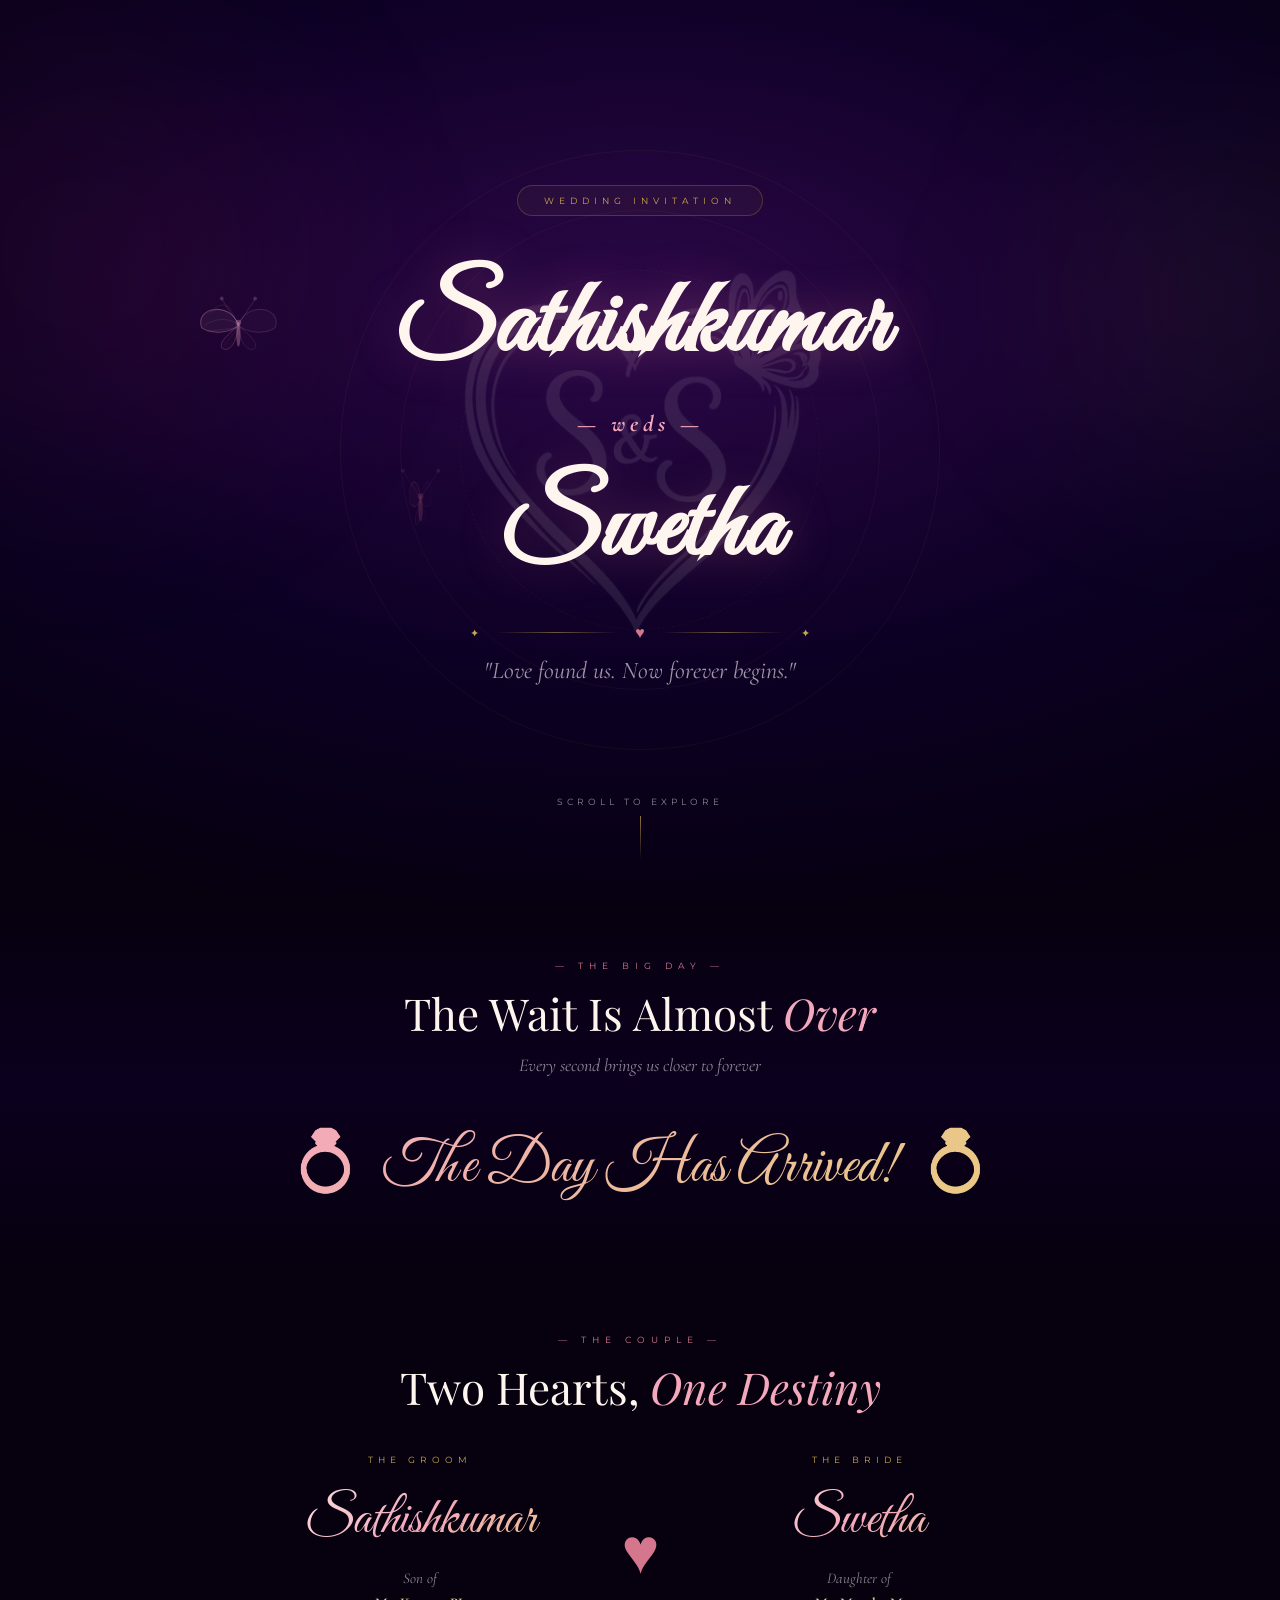
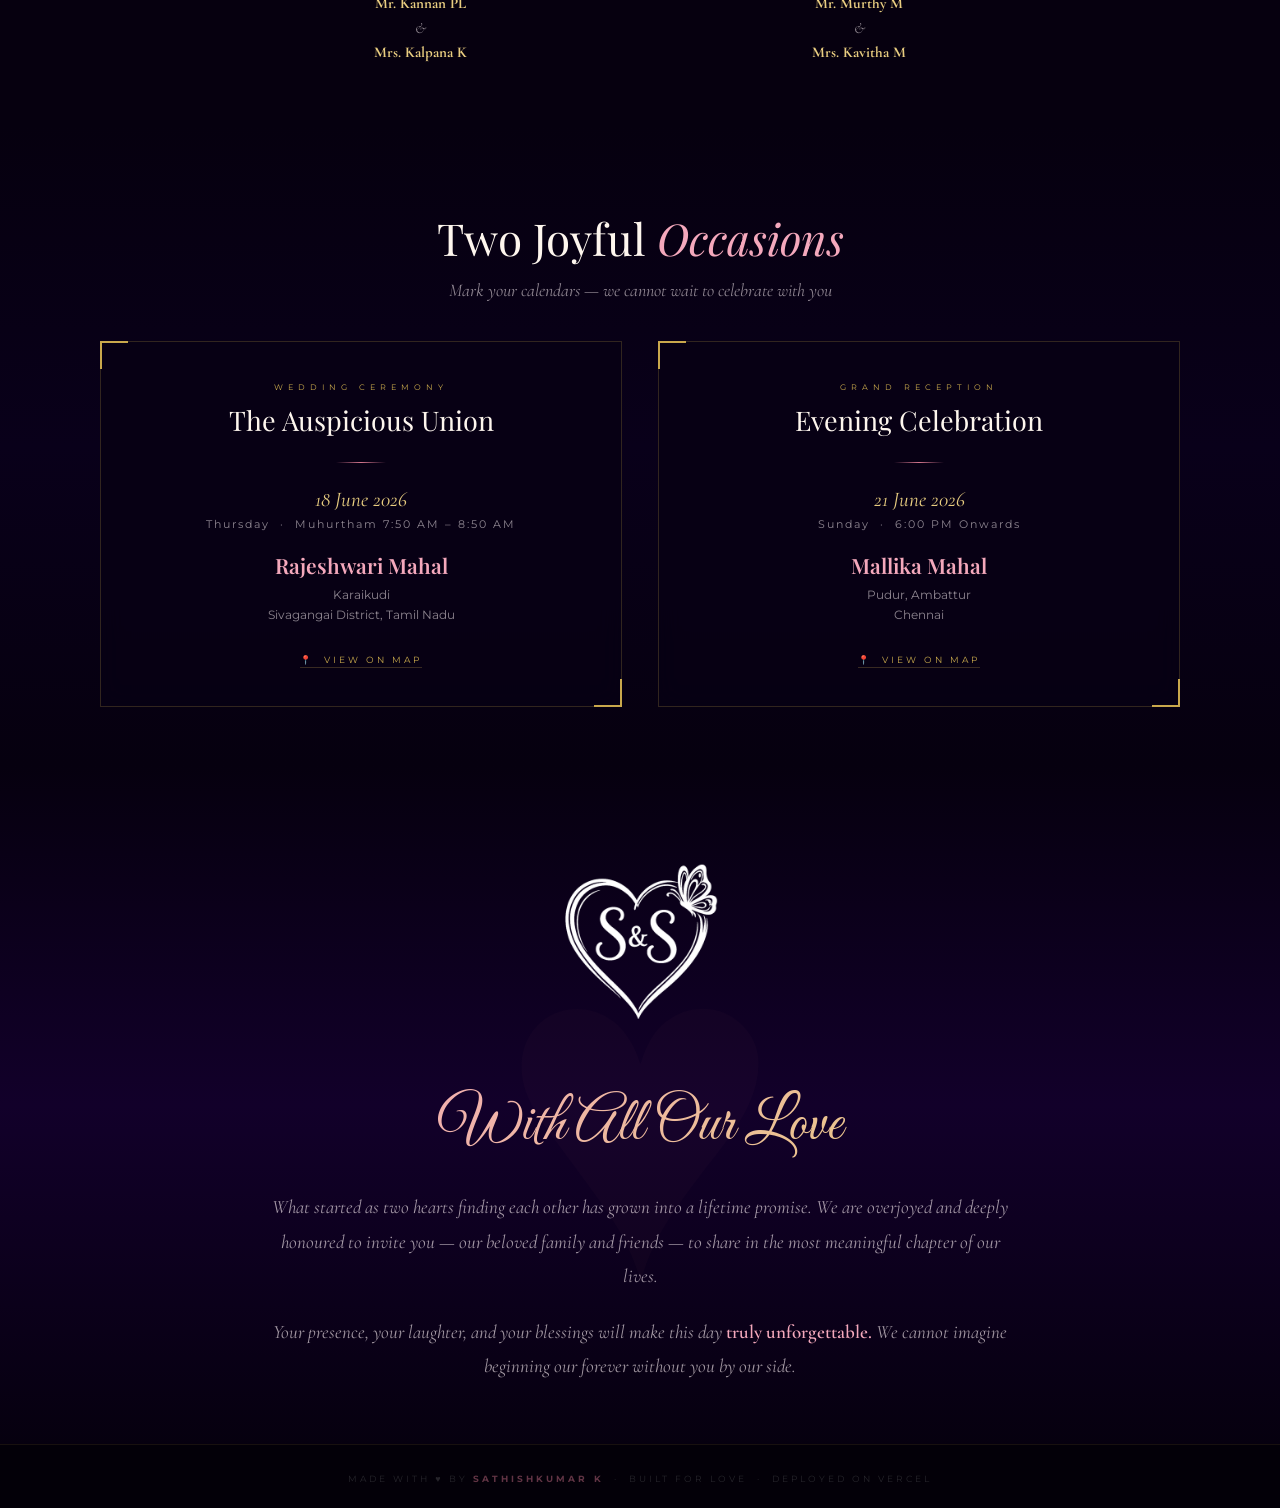
==== invitation.html @ 47d830bb "first release" ====
<!DOCTYPE html>
<html lang="en">
<head>
  <meta charset="UTF-8" />
  <meta name="viewport" content="width=device-width, initial-scale=1.0" />
  <title>Sathishkumar K &amp; Swetha M — Wedding Invitation</title>
  <meta name="description" content="Join us to celebrate the wedding of Sathishkumar K &amp; Swetha M — 18 June 2026 at Karaikudi · Reception 21 June at Chennai" />
  <link rel="icon" href="data:image/svg+xml,<svg xmlns=%22http://www.w3.org/2000/svg%22 viewBox=%220 0 100 100%22><text y=%22.9em%22 font-size=%2290%22>💍</text></svg>" />
  <link rel="stylesheet" href="styles.css" />

  <style>
    /* ════════════════════════════════════════════
       PER-SECTION SCROLL ANIMATION SYSTEM
    ════════════════════════════════════════════ */

    /* All animated elements start invisible + paused */
    .sa-glide, .sa-left, .sa-right,
    .sa-drop,  .sa-flip, .sa-bloom {
      opacity: 0;
      animation-fill-mode: both;
      animation-play-state: paused;
      animation-delay: var(--d, 0s);
    }

    /* ── When IntersectionObserver adds .triggered ── */
    .triggered.sa-glide {
      animation-name: ia-glide;
      animation-duration: 0.72s;
      animation-timing-function: cubic-bezier(0.25, 0.46, 0.45, 0.94);
      animation-play-state: running;
    }
    .triggered.sa-left {
      animation-name: ia-left;
      animation-duration: 0.88s;
      animation-timing-function: cubic-bezier(0.25, 0.46, 0.45, 0.94);
      animation-play-state: running;
    }
    .triggered.sa-right {
      animation-name: ia-right;
      animation-duration: 0.88s;
      animation-timing-function: cubic-bezier(0.25, 0.46, 0.45, 0.94);
      animation-play-state: running;
    }
    .triggered.sa-drop {
      animation-name: ia-drop;
      animation-duration: 0.88s;
      animation-timing-function: cubic-bezier(0.175, 0.885, 0.32, 1.275);
      animation-play-state: running;
    }
    .triggered.sa-flip {
      animation-name: ia-flip;
      animation-duration: 0.92s;
      animation-timing-function: cubic-bezier(0.25, 0.46, 0.45, 0.94);
      animation-play-state: running;
    }
    .triggered.sa-bloom {
      animation-name: ia-bloom;
      animation-duration: 0.92s;
      animation-timing-function: cubic-bezier(0.175, 0.885, 0.32, 1.275);
      animation-play-state: running;
    }

    /* ── Keyframes ── */

    /* Glide up + blur dissolve — section labels, titles, body */
    @keyframes ia-glide {
      0%   { opacity:0; transform:translateY(44px); filter:blur(7px); }
      100% { opacity:1; transform:translateY(0);    filter:blur(0);   }
    }

    /* Slide from left with tilt + slight overshoot */
    @keyframes ia-left {
      0%   { opacity:0; transform:translateX(-80px) rotate(-5deg) scale(0.93); }
      60%  { opacity:1; transform:translateX(7px)   rotate(1deg)  scale(1.01); }
      80%  {            transform:translateX(-3px)  rotate(0)     scale(1);    }
      100% { opacity:1; transform:translateX(0)     rotate(0)     scale(1);    }
    }

    /* Slide from right with tilt + slight overshoot */
    @keyframes ia-right {
      0%   { opacity:0; transform:translateX(80px)  rotate(5deg)  scale(0.93); }
      60%  { opacity:1; transform:translateX(-7px)  rotate(-1deg) scale(1.01); }
      80%  {            transform:translateX(3px)   rotate(0)     scale(1);    }
      100% { opacity:1; transform:translateX(0)     rotate(0)     scale(1);    }
    }

    /* Drop from top with physics bounce */
    @keyframes ia-drop {
      0%   { opacity:0; transform:translateY(-80px) scale(0.68); }
      52%  { opacity:1; transform:translateY(13px)  scale(1.07); }
      72%  {            transform:translateY(-6px)  scale(0.97); }
      88%  {            transform:translateY(3px)   scale(1.01); }
      100% { opacity:1; transform:translateY(0)     scale(1);    }
    }

    /* 3-D perspective flip up from below */
    @keyframes ia-flip {
      0%   { opacity:0; transform:perspective(620px) rotateX(72deg) translateY(58px) scale(0.88); }
      62%  { opacity:1; transform:perspective(620px) rotateX(-5deg) translateY(0)    scale(1.01); }
      82%  {            transform:perspective(620px) rotateX(2deg)  translateY(0)    scale(1);    }
      100% { opacity:1; transform:perspective(620px) rotateX(0)     translateY(0)    scale(1);    }
    }

    /* Bloom / burst from centre */
    @keyframes ia-bloom {
      0%   { opacity:0; transform:scale(0.12) rotate(-24deg); }
      52%  { opacity:1; transform:scale(1.14) rotate(4deg);   }
      74%  {            transform:scale(0.96) rotate(-1deg);  }
      100% { opacity:1; transform:scale(1)    rotate(0);      }
    }

    /* ─── Continuous letter wave (hero names) ─── */
    @keyframes letterWave {
      0%, 100% {
        transform: translateY(0);
        text-shadow: none;
      }
      50% {
        transform: translateY(-9px);
        text-shadow:
          0 0 14px rgba(232, 204, 128, 0.95),
          0 0 30px rgba(212, 116, 141, 0.55),
          0 0 50px rgba(232, 204, 128, 0.30);
      }
    }

    /* Timer count-up number fly-in */
    @keyframes ia-count-fly {
      from { opacity:0; transform:translateY(-30px) scale(0.7); }
      to   { opacity:1; transform:translateY(0)     scale(1);   }
    }

    /* Section glow pulse on enter (applied once) */
    @keyframes ia-section-glow {
      0%   { box-shadow:0 0 0 0 rgba(212,116,141,0); }
      40%  { box-shadow:0 0 60px 8px rgba(212,116,141,0.14),
                        0 0 100px 16px rgba(201,168,76,0.07); }
      100% { box-shadow:0 0 0 0 rgba(212,116,141,0); }
    }
    .section-glow {
      animation: ia-section-glow 1.6s ease forwards;
    }
  </style>
</head>
<body>

  <!-- Starfield — FIX: uses .star-field class so .star-field .s CSS applies correctly -->
  <div class="star-field" id="star-field"></div>

  <!-- Canvas hearts -->
  <canvas id="canvas"></canvas>

  <!-- ══════════════════ HERO ══════════════════ -->
  <section class="hero" id="top" aria-label="Hero">

    <!-- Rotating ring ornament -->
    <div class="hero-ring" aria-hidden="true">
      <div class="ring r1"></div>
      <div class="ring r2"></div>
      <div class="ring r3"></div>
    </div>

    <!-- Ambient blobs -->
    <div class="hero-blob hero-blob-l" aria-hidden="true"></div>
    <div class="hero-blob hero-blob-r" aria-hidden="true"></div>

    <!-- S&S logo watermark behind hero content -->
    <img src="logo.png" class="hero-logo-bg" aria-hidden="true" />

    <div class="hero-content">

      <div class="hero-pill" aria-label="Wedding Invitation">
        Wedding Invitation
      </div>

      <!-- ─── NAMES — separate .hname spans, each with own line-height/padding ─── -->
      <h1 class="hero-couple" aria-label="Sathishkumar K weds Swetha M">
        <span class="hname">Sathishkumar</span>
        <span class="hname-and">— weds —</span>
        <span class="hname">Swetha</span>
      </h1>

      <div class="ornate-rule hero-rule" aria-hidden="true">
        <span class="rule-diamond">✦</span>
        <span class="rule-line"></span>
        <span class="rule-icon">♥</span>
        <span class="rule-line"></span>
        <span class="rule-diamond">✦</span>
      </div>

      <p class="hero-tagline">
        "Love found us. Now forever begins."
      </p>

    </div>

    <div class="scroll-hint" aria-hidden="true">
      <span class="sh-text">Scroll to explore</span>
      <div class="scroll-line"></div>
    </div>

  </section>

  <!-- ════════════════ COUNTDOWN ════════════════ -->
  <section class="section countdown-section" aria-label="Countdown to wedding day">
    <div class="section-inner">

      <header class="section-header">
        <span class="s-label sa-glide">— The Big Day —</span>
        <h2 class="s-title sa-glide" data-delay="0.13">The Wait Is Almost <em>Over</em></h2>
        <p class="s-sub sa-glide" data-delay="0.26">Every second brings us closer to forever</p>
      </header>

      <div class="timer-grid" id="timer-container">
        <div class="timer-unit sa-drop" data-delay="0.05">
          <div class="timer-box">
            <span class="timer-number" id="t-days">--</span>
          </div>
          <span class="timer-label">Days</span>
        </div>

        <span class="timer-sep" aria-hidden="true">:</span>

        <div class="timer-unit sa-drop" data-delay="0.22">
          <div class="timer-box">
            <span class="timer-number" id="t-hours">--</span>
          </div>
          <span class="timer-label">Hours</span>
        </div>

        <span class="timer-sep" aria-hidden="true">:</span>

        <div class="timer-unit sa-drop" data-delay="0.38">
          <div class="timer-box">
            <span class="timer-number" id="t-mins">--</span>
          </div>
          <span class="timer-label">Minutes</span>
        </div>

        <span class="timer-sep" aria-hidden="true">:</span>

        <div class="timer-unit sa-drop" data-delay="0.54">
          <div class="timer-box">
            <span class="timer-number" id="t-secs">--</span>
          </div>
          <span class="timer-label">Seconds</span>
        </div>
      </div>

    </div>
  </section>

  <!-- ════════════════ FAMILY INTRO ═════════════ -->
  <section class="section family-section" aria-label="Groom and bride introduction">
    <div class="section-inner">

      <header class="section-header">
        <span class="s-label sa-glide">— The Couple —</span>
        <h2 class="s-title sa-glide" data-delay="0.13">Two Hearts, <em>One Destiny</em></h2>
      </header>

      <div class="family-grid">

        <div class="family-card sa-left">
          <p class="family-role">The Groom</p>
          <span class="family-name">Sathishkumar</span>
          <p class="family-detail">
            Son of<br>
            <strong style="color:var(--gold-light);font-style:normal;">Mr. Kannan PL</strong>
            <br>&amp;<br>
            <strong style="color:var(--gold-light);font-style:normal;">Mrs. Kalpana K</strong>
          </p>
        </div>

        <span class="family-sep sa-bloom" data-delay="0.22" aria-hidden="true">♥</span>

        <div class="family-card sa-right" data-delay="0.1">
          <p class="family-role">The Bride</p>
          <span class="family-name">Swetha</span>
          <p class="family-detail">
            Daughter of<br>
            <strong style="color:var(--gold-light);font-style:normal;">Mr. Murthy M</strong>
            <br>&amp;<br>
            <strong style="color:var(--gold-light);font-style:normal;">Mrs. Kavitha M</strong>
          </p>
        </div>

      </div>

    </div>
  </section>

  <!-- ════════════════ EVENTS ════════════════════ -->
  <section class="section events-section" aria-label="Event details">
    <div class="section-inner">

      <header class="section-header">
        <span class="s-label sa-glide">— The Celebrations —</span>
        <h2 class="s-title sa-glide" data-delay="0.13">Two Joyful <em>Occasions</em></h2>
        <p class="s-sub sa-glide" data-delay="0.26">Mark your calendars — we cannot wait to celebrate with you</p>
      </header>

      <div class="events-grid">

        <!-- Wedding Ceremony -->
        <article class="event-card sa-flip">
          <p class="event-label">Wedding Ceremony</p>
          <h3 class="event-title">The Auspicious Union</h3>
          <div class="event-rule"></div>

          <p class="event-date">18 June 2026</p>
          <p class="event-day">Thursday &nbsp;·&nbsp; Muhurtham 7:50 AM – 8:50 AM</p>

          <p class="event-venue">Rajeshwari Mahal</p>
          <p class="event-addr">
            Karaikudi<br>
            Sivagangai District, Tamil Nadu
          </p>

          <a
            href="https://www.google.com/maps/search/Rajeshwari+Mahal+Karaikudi"
            target="_blank"
            rel="noopener noreferrer"
            class="event-map"
          >📍 &nbsp;View on Map</a>
        </article>

        <!-- Grand Reception -->
        <article class="event-card sa-flip" data-delay="0.28">
          <p class="event-label">Grand Reception</p>
          <h3 class="event-title">Evening Celebration</h3>
          <div class="event-rule"></div>

          <p class="event-date">21 June 2026</p>
          <p class="event-day">Sunday &nbsp;·&nbsp; 6:00 PM Onwards</p>

          <p class="event-venue">Mallika Mahal</p>
          <p class="event-addr">
            Pudur, Ambattur<br>
            Chennai
          </p>

          <a
            href="https://www.google.com/maps/search/Mallika+Mahal+Pudur+Ambattur+Chennai"
            target="_blank"
            rel="noopener noreferrer"
            class="event-map"
          >📍 &nbsp;View on Map</a>
        </article>

      </div>

    </div>
  </section>

  <!-- ════════════════ MESSAGE ════════════════════ -->
  <section class="section message-section" aria-label="Personal message from the couple">
    <div class="section-inner">
      <div class="message-inner">

        <!-- Real S&S logo PNG — dark green removed, white content on transparent -->
        <figure class="ss-logo-wrap sa-bloom" role="img" aria-label="S and S monogram logo">
          <img src="logo.png" class="ss-logo-img" alt="Sathishkumar &amp; Swetha monogram" />
        </figure>

        <span class="message-heading sa-glide" data-delay="0.22">With All Our Love</span>

        <p class="message-body sa-glide" data-delay="0.40">
          What started as two hearts finding each other has grown into a lifetime promise.
          We are overjoyed and deeply honoured to invite you — our beloved family and friends —
          to share in the most meaningful chapter of our lives.
        </p>

        <p class="message-body sa-glide" data-delay="0.58">
          Your presence, your laughter, and your blessings will make this day
          <strong>truly unforgettable.</strong>
          We cannot imagine beginning our forever without you by our side.
        </p>


      </div>
    </div>
  </section>

  <!-- ════════════════ FOOTER ════════════════════ -->
  <footer>
    <p class="footer-credit">
      Made with ♥ by <strong>Sathishkumar K</strong> &nbsp;·&nbsp; Built for Love &nbsp;·&nbsp; Deployed on Vercel
    </p>
  </footer>

  <script src="script.js"></script>
  <script>
    document.addEventListener('DOMContentLoaded', function () {
      initStars('star-field', 140);
      initParticles('canvas', 20);
      initAnimations();
      initCountdown();
      initCountUpReveal();
      animateHeroLetters();  /* split names + start dancing */
    });

    /* ── Hero name letter dance ─────────────────────
       Splits each .hname into letter <span>s.
       Each gets the gradient directly (parent's
       background-clip doesn't pass to child spans)
       + a continuous dance animation with stagger.
    ───────────────────────────────────────────────── */
    function animateHeroLetters() {
      var nameEls = document.querySelectorAll('.hero-couple .hname');
      nameEls.forEach(function (nameEl, nameIdx) {
        var text = nameEl.textContent.trim();
        nameEl.innerHTML = '';
        /* Reset parent — child spans handle their own colour */
        nameEl.style.background          = 'none';
        nameEl.style.webkitTextFillColor = '#fef6ee'; /* solid cream — no clip needed */
        nameEl.style.color               = '#fef6ee';
        nameEl.style.animation           = 'none';
        nameEl.style.whiteSpace          = 'nowrap';

        text.split('').forEach(function (char, i) {
          var s     = document.createElement('span');
          /* Wave starts after h1 fades in (1.5 s), 0.1 s stagger per letter */
          var delay = (1.5 + i * 0.10).toFixed(2);

          s.style.display              = 'inline-block';
          s.style.margin               = '0 1px';
          /* Solid visible colour — text-shadow handles the glow effect */
          s.style.color                = '#fef6ee';
          s.style.webkitTextFillColor  = '#fef6ee';
          s.style.background           = 'none';
          s.style.animation            = 'letterWave 2.2s ease-in-out infinite';
          s.style.animationDelay       = delay + 's';
          s.textContent = char;
          nameEl.appendChild(s);
        });
      });
    }

    /* ── Unified animation trigger ──────────────────
       Handles both legacy .reveal/.visible elements
       and new .sa-* /.triggered elements.
    ───────────────────────────────────────────────── */
    function initAnimations() {
      var SA   = '.sa-glide,.sa-left,.sa-right,.sa-drop,.sa-flip,.sa-bloom';
      var saEls  = document.querySelectorAll(SA);
      var revEls = document.querySelectorAll('.reveal');

      /* Apply --d delay variable from data-delay attr */
      saEls.forEach(function (el) {
        var d = el.dataset.delay;
        if (d) el.style.setProperty('--d', d + 's');
      });

      function trigger(el) {
        el.classList.add('triggered');
        el.classList.add('visible');
      }

      var obs = new IntersectionObserver(function (entries) {
        entries.forEach(function (e) {
          if (e.isIntersecting) {
            trigger(e.target);

            /* Brief glow on the parent section */
            var sec = e.target.closest('.section');
            if (sec && !sec._glowed) {
              sec._glowed = true;
              sec.classList.add('section-glow');
              setTimeout(function () { sec.classList.remove('section-glow'); }, 1700);
            }

            obs.unobserve(e.target);
          }
        });
      }, { threshold: 0.12, rootMargin: '0px 0px -28px 0px' });

      saEls.forEach(function (el)  { obs.observe(el); });
      revEls.forEach(function (el) { obs.observe(el); });

      /* Immediately reveal anything already in viewport */
      setTimeout(function () {
        var all = Array.from(saEls).concat(Array.from(revEls));
        all.forEach(function (el) {
          var r = el.getBoundingClientRect();
          if (r.top < window.innerHeight && r.bottom > 0) {
            trigger(el);
            obs.unobserve(el);
          }
        });
      }, 90);
    }

    /* ── Count-up on countdown section enter ───────
       Numbers race from 0 → real value over ~1.4 s,
       then the live countdown continues seamlessly.
    ───────────────────────────────────────────────── */
    function initCountUpReveal() {
      var container = document.getElementById('timer-container');
      if (!container) return;

      var done = false;
      var obs  = new IntersectionObserver(function (entries) {
        if (entries[0].isIntersecting && !done) {
          done = true;
          obs.unobserve(container);
          setTimeout(runCountUp, 350); /* short pause after boxes drop in */
        }
      }, { threshold: 0.5 });
      obs.observe(container);
    }

    function runCountUp() {
      var target = new Date('2026-06-18T09:00:00+05:30').getTime();
      var diff   = Math.max(0, target - Date.now());
      var end    = {
        d: Math.floor(diff / 86400000),
        h: Math.floor((diff % 86400000) / 3600000),
        m: Math.floor((diff % 3600000)  / 60000),
        s: Math.floor((diff % 60000)    / 1000),
      };

      var steps    = 26;
      var duration = 1400;
      var step     = 0;
      var pad      = function (n) { return String(n).padStart(2, '0'); };

      /* Animate numbers while simultaneously flying them in */
      ['t-days','t-hours','t-mins','t-secs'].forEach(function (id) {
        var el = document.getElementById(id);
        if (el) {
          el.style.animation = 'ia-count-fly 0.5s cubic-bezier(0.175,0.885,0.32,1.275) both';
        }
      });

      var t = setInterval(function () {
        step++;
        var ease = 1 - Math.pow(1 - step / steps, 3); /* ease-out cubic */

        var dEl = document.getElementById('t-days');
        var hEl = document.getElementById('t-hours');
        var mEl = document.getElementById('t-mins');
        var sEl = document.getElementById('t-secs');

        if (dEl) dEl.textContent = pad(Math.floor(end.d * ease));
        if (hEl) hEl.textContent = pad(Math.floor(end.h * ease));
        if (mEl) mEl.textContent = pad(Math.floor(end.m * ease));
        if (sEl) sEl.textContent = pad(Math.floor(end.s * ease));

        if (step >= steps) {
          clearInterval(t);
          /* Reset animation so the live countdown's tick can take over */
          ['t-days','t-hours','t-mins','t-secs'].forEach(function (id) {
            var el = document.getElementById(id);
            if (el) el.style.animation = '';
          });
        }
      }, duration / steps);
    }
  </script>

</body>
</html>
---- styles.css ----
@import url('https://fonts.googleapis.com/css2?family=Great+Vibes&family=Playfair+Display:ital,wght@0,400;0,600;0,700;1,400;1,700&family=Cormorant+Garamond:ital,wght@0,300;0,400;0,600;1,300;1,400;1,600&family=Montserrat:wght@200;300;400;500;600&display=swap');

/* ══════════════════════════════════════════════════
   DESIGN TOKENS
══════════════════════════════════════════════════ */
:root {
  --bg-deep:        #06000f;
  --bg-mid:         #0d0025;
  --bg-section:     #08001a;
  --rose:           #d4768e;
  --rose-dark:      #9c2d52;
  --rose-light:     #f4a8bc;
  --rose-pale:      #ffdde8;
  --gold:           #c9a84c;
  --gold-light:     #e8cc80;
  --gold-pale:      #f7e9c0;
  --cream:          #fef6ee;
  --text-primary:   #fef0f5;
  --text-dim:       rgba(254,240,245,0.55);
  --card-bg:        rgba(8,0,20,0.85);
  --card-border:    rgba(201,168,76,0.22);
  --font-script:    'Great Vibes',      cursive;
  --font-display:   'Playfair Display', serif;
  --font-elegant:   'Cormorant Garamond', serif;
  --font-body:      'Montserrat',       sans-serif;
  --ease-out-expo:  cubic-bezier(0.19, 1, 0.22, 1);
}

/* ══════════════════════════════════════════════════
   RESET & BASE
══════════════════════════════════════════════════ */
*, *::before, *::after { margin:0; padding:0; box-sizing:border-box; }
html { scroll-behavior: smooth; -webkit-font-smoothing: antialiased; }
body {
  font-family: var(--font-body);
  background: var(--bg-deep);
  color: var(--text-primary);
  min-height: 100vh;
  overflow-x: hidden;
}

/* ══════════════════════════════════════════════════
   GLOBAL LAYERS
══════════════════════════════════════════════════ */
/* Stars — shared by both pages */
.star-field { position:fixed; inset:0; z-index:0; pointer-events:none; }
.star-field .s {
  position: absolute;
  background: #fff;
  border-radius: 50%;
}

/* Canvas hearts */
#canvas {
  position: fixed; inset:0;
  pointer-events: none;
  z-index: 2;
  width: 100%; height: 100%;
}

/* Page transition */
#overlay {
  position: fixed; inset: 0;
  background: var(--bg-deep);
  z-index: 9999;
  opacity: 0;
  pointer-events: none;
  transition: opacity 0.7s ease;
}
#overlay.active { opacity:1; pointer-events:all; }

/* ══════════════════════════════════════════════════
   SHARED COMPONENTS
══════════════════════════════════════════════════ */

/* Ornate divider */
.ornate-rule {
  display: flex;
  align-items: center;
  gap: 16px;
  margin: 0 auto;
}
.ornate-rule .rule-line {
  flex: 1;
  height: 1px;
  background: linear-gradient(90deg, transparent, rgba(201,168,76,0.5), transparent);
}
.ornate-rule .rule-icon {
  font-size: 16px;
  color: var(--rose);
  animation: pulseHeart 2s ease infinite;
  display: inline-block;
  flex-shrink: 0;
}
.ornate-rule .rule-diamond {
  font-size: 11px;
  color: var(--gold);
  flex-shrink: 0;
}

/* Label chip */
.label-chip {
  display: inline-flex;
  align-items: center;
  gap: 10px;
  font-size: 9px;
  font-weight: 500;
  letter-spacing: 5px;
  text-transform: uppercase;
  color: var(--gold);
}
.label-chip::before, .label-chip::after {
  content: '✦';
  font-size: 8px;
  opacity: 0.7;
}

/* ══════════════════════════════════════════════════
   ENTRY PAGE
══════════════════════════════════════════════════ */
.entry-page {
  position: relative;
  min-height: 100vh;
  display: flex;
  align-items: center;
  justify-content: center;
  background:
    radial-gradient(ellipse 80% 60% at 50% 60%, #2d0848 0%, #110028 50%, #06000f 100%);
  overflow: hidden;
  z-index: 0;
}

/* ── Entry page background logo watermark ── */
.entry-logo-bg {
  position: absolute;
  top: 48%;
  left: 50%;
  transform: translate(-50%, -50%);
  width: min(78vh, 78vw);
  height: auto;
  opacity: 0.12;
  pointer-events: none;
  z-index: 3;
  mix-blend-mode: screen;
  animation: logoBgPulse 6s ease infinite;
}
@keyframes logoBgPulse {
  0%, 100% { opacity: 0.11; transform: translate(-50%, -50%) scale(1);    }
  50%       { opacity: 0.16; transform: translate(-50%, -50%) scale(1.03); }
}

/* Ambient glow blobs */
.entry-blob {
  position: absolute;
  border-radius: 50%;
  filter: blur(90px);
  pointer-events: none;
  z-index: 0;
}
.entry-blob-1 { width:500px; height:500px; background:rgba(156,45,82,0.09); top:-10%; left:-15%; }
.entry-blob-2 { width:400px; height:400px; background:rgba(201,168,76,0.07); top:20%; right:-12%; }

/* Main invitation card */
.entry-card {
  position: relative;
  z-index: 10;
  text-align: center;
  padding: 56px 68px 60px;
  background: rgba(6,0,15,0.75);
  border: 1px solid rgba(201,168,76,0.3);
  backdrop-filter: blur(20px);
  -webkit-backdrop-filter: blur(20px);
  max-width: 600px;
  width: 92%;
}

/* Four corner brackets */
.entry-card .c { position:absolute; width:30px; height:30px; border-color:var(--gold); border-style:solid; }
.entry-card .c-tl { top:-1px;    left:-1px;  border-width:2px 0 0 2px; }
.entry-card .c-tr { top:-1px;    right:-1px; border-width:2px 2px 0 0; }
.entry-card .c-br { bottom:-1px; right:-1px; border-width:0 2px 2px 0; }
.entry-card .c-bl { bottom:-1px; left:-1px;  border-width:0 0 2px 2px; }

/* Inner double-border effect */
.entry-card-inner {
  border: 1px solid rgba(201,168,76,0.1);
  padding: 36px 40px 40px;
}

.entry-rose {
  font-size: 42px;
  display: block;
  margin-bottom: 14px;
  filter: drop-shadow(0 0 18px rgba(212,116,141,0.85));
  animation: bloomIn 1.2s cubic-bezier(0.175,0.885,0.32,1.275) 0.3s both;
}

.entry-chip {
  display: inline-block;
  font-size: 8px;
  font-weight: 500;
  letter-spacing: 5px;
  text-transform: uppercase;
  color: var(--gold);
  margin-bottom: 20px;
  animation: fadeInDown 0.9s ease 0.9s both;
}

/* ─── COUPLE NAMES (entry) ─────────────────────
   FIX: each name is an independent block with its
   own line-height and padding so Great Vibes
   ascenders/descenders are NEVER clipped.
──────────────────────────────────────────────── */
.entry-names {
  margin-bottom: 8px;
  animation: fadeInDown 0.9s ease 1.1s both;
}
.entry-names .n {
  display: block;
  font-family: var(--font-script);
  font-size: clamp(48px, 10vw, 78px);
  /* Critical: enough line-height + top padding for tall Great Vibes ascenders */
  line-height: 1.4;
  padding: 0.15em 0.1em 0.05em;
  background: linear-gradient(140deg, var(--cream) 0%, var(--rose-pale) 40%, var(--gold-light) 100%);
  -webkit-background-clip: text;
  -webkit-text-fill-color: transparent;
  background-clip: text;
  filter: drop-shadow(0 0 16px rgba(212,116,141,0.25));
}

.entry-names .n-and {
  display: block;
  font-family: var(--font-elegant);
  font-style: italic;
  font-size: clamp(15px, 2.5vw, 18px);
  letter-spacing: 4px;
  color: var(--rose-light);
  -webkit-text-fill-color: var(--rose-light); /* safe: not inside bg-clip parent */
  margin: 2px 0;
  filter: none;
  background: none;
}

/* ─── ENTRY RULE ──────────────────────────────── */
.entry-rule {
  max-width: 220px;
  margin: 18px auto;
  animation: fadeIn 0.8s ease 1.4s both;
}

.entry-date {
  font-family: var(--font-elegant);
  font-style: italic;
  font-size: 19px;
  letter-spacing: 2px;
  color: var(--gold-light);
  margin-bottom: 4px;
  animation: fadeIn 0.8s ease 1.6s both;
}
.entry-place {
  font-size: 9px;
  letter-spacing: 4px;
  text-transform: uppercase;
  color: var(--text-dim);
  margin-bottom: 38px;
  animation: fadeIn 0.8s ease 1.8s both;
}

/* ─── ENTER BUTTON ─────────────────────────────── */
.enter-btn {
  display: inline-flex;
  align-items: center;
  gap: 12px;
  padding: 16px 44px;
  border: 1px solid rgba(201,168,76,0.6);
  background: transparent;
  color: var(--gold-light);
  font-family: var(--font-body);
  font-size: 10px;
  font-weight: 500;
  letter-spacing: 4px;
  text-transform: uppercase;
  cursor: pointer;
  position: relative;
  overflow: hidden;
  transition: color 0.4s ease, border-color 0.4s ease, box-shadow 0.4s ease;
  animation: fadeInUp 0.9s ease 2.1s both;
}
.enter-btn::before {
  content: '';
  position: absolute; inset: 0;
  background: linear-gradient(135deg, rgba(156,45,82,0.85), rgba(201,168,76,0.4));
  transform: scaleX(0);
  transform-origin: left;
  transition: transform 0.45s var(--ease-out-expo);
  z-index: 0;
}
.enter-btn:hover::before  { transform: scaleX(1); }
.enter-btn:hover {
  color: var(--cream);
  border-color: var(--rose-light);
  box-shadow: 0 0 28px rgba(212,116,141,0.3), 0 0 60px rgba(212,116,141,0.1);
}
.enter-btn span, .enter-btn .btn-heart { position:relative; z-index:1; }
.enter-btn .btn-heart {
  font-size: 15px;
  animation: pulseHeart 1.6s ease infinite;
}

/* ══════════════════════════════════════════════════
   INVITATION PAGE — HERO
══════════════════════════════════════════════════ */
.hero {
  position: relative;
  min-height: 100vh;
  display: flex;
  flex-direction: column;
  align-items: center;
  justify-content: center;
  text-align: center;
  padding: 56px 24px 72px;
  background:
    radial-gradient(ellipse 90% 70% at 50% 35%, #2d0848 0%, #0d0025 55%, #06000f 100%);
  overflow: visible; /* never clip the hero text */
  z-index: 0;
}

/* Rotating ring ornaments */
.hero-ring {
  position: absolute;
  top: 50%; left: 50%;
  transform: translate(-50%, -50%);
  pointer-events: none;
  z-index: 0;
}
.hero-ring .ring {
  position: absolute;
  top: 50%; left: 50%;
  transform: translate(-50%, -50%);
  border-radius: 50%;
  border: 1px solid;
}
.hero-ring .r1 {
  width: 600px; height: 600px;
  border-color: rgba(201,168,76,0.06);
  animation: rotateSlow 50s linear infinite;
}
.hero-ring .r2 {
  width: 480px; height: 480px;
  border-color: rgba(212,116,141,0.06);
  animation: rotateSlow 36s linear infinite reverse;
}
.hero-ring .r3 {
  width: 360px; height: 360px;
  border-color: rgba(201,168,76,0.05);
  border-style: dashed;
}

/* ── Hero section logo watermark ── */
.hero-logo-bg {
  position: absolute;
  top: 50%;
  left: 50%;
  transform: translate(-50%, -50%);
  width: min(60vh, 60vw);
  height: auto;
  opacity: 0.09;
  pointer-events: none;
  z-index: 0;
  mix-blend-mode: screen;
  animation: logoBgPulse 6s ease infinite;
}

/* Ambient blobs in hero */
.hero-blob {
  position: absolute;
  border-radius: 50%;
  filter: blur(100px);
  pointer-events: none;
  z-index: 0;
}
.hero-blob-l { width:420px; height:420px; background:rgba(156,45,82,0.1);  top:5%; left:-10%; }
.hero-blob-r { width:320px; height:320px; background:rgba(201,168,76,0.07); top:15%; right:-8%; }

.hero-content {
  position: relative;
  z-index: 5;
  max-width: 860px;
  width: 100%;
}

/* Invitation pill */
.hero-pill {
  display: inline-flex;
  align-items: center;
  gap: 14px;
  padding: 9px 26px;
  border: 1px solid rgba(201,168,76,0.25);
  border-radius: 40px;
  background: rgba(201,168,76,0.05);
  font-size: 9px;
  letter-spacing: 5px;
  text-transform: uppercase;
  color: var(--gold);
  margin-bottom: 20px;
  animation: fadeInDown 0.9s ease 0.3s both;
}
.hero-pill span { font-size: 14px; }

/* ─── HERO COUPLE NAMES ────────────────────────
   FIX: groom and bride are separate .hname spans,
   each with own line-height + top padding.
   The connector is outside the bg-clip context.
──────────────────────────────────────────────── */
.hero-couple {
  margin-bottom: 8px;
  animation: fadeInDown 1s ease 0.5s both;
}
.hero-couple .hname {
  display: block;
  font-family: var(--font-script);
  font-size: clamp(62px, 13vw, 106px);
  line-height: 1.38;           /* KEY FIX */
  padding: 0.18em 0.15em 0.04em; /* KEY FIX: top padding for Great Vibes ascenders */
  background: linear-gradient(140deg, var(--cream) 0%, var(--rose-pale) 42%, var(--gold-light) 100%);
  -webkit-background-clip: text;
  -webkit-text-fill-color: transparent;
  background-clip: text;
  filter: drop-shadow(0 0 22px rgba(212,116,141,0.28));
}
.hero-couple .hname-and {
  display: block;
  font-family: var(--font-elegant);
  font-style: italic;
  font-size: clamp(17px, 2.8vw, 23px);
  letter-spacing: 5px;
  color: var(--rose-light);
  margin: 4px 0 2px;
  animation: fadeIn 0.8s ease 0.8s both;
  /* Safe: not nested inside background-clip parent */
  -webkit-text-fill-color: var(--rose-light);
  background: none;
  filter: none;
}

.hero-rule {
  max-width: 340px;
  margin: 14px auto;
  animation: fadeIn 0.8s ease 1s both;
}

.hero-tagline {
  font-family: var(--font-elegant);
  font-style: italic;
  font-size: clamp(17px, 3vw, 24px);
  color: rgba(254,240,245,0.62);
  margin-bottom: 14px;
  animation: fadeIn 1s ease 1.1s both;
}
.hero-date-badge {
  display: inline-block;
  padding: 10px 32px;
  border: 1px solid rgba(201,168,76,0.35);
  background: rgba(201,168,76,0.04);
  font-family: var(--font-elegant);
  font-size: 16px;
  letter-spacing: 2px;
  color: var(--gold-light);
  animation: fadeInUp 1s ease 1.3s both;
}

.scroll-hint {
  position: absolute;
  bottom: 40px;
  left: 50%;
  transform: translateX(-50%);
  display: flex;
  flex-direction: column;
  align-items: center;
  gap: 9px;
  animation: fadeIn 1s ease 2.4s both;
  z-index: 5;
}
.scroll-hint .sh-text {
  font-size: 9px;
  letter-spacing: 4px;
  text-transform: uppercase;
  color: var(--text-dim);
}
.scroll-line {
  width: 1px; height: 44px;
  background: linear-gradient(180deg, rgba(201,168,76,0.7), transparent);
  animation: scrollPulse 2s ease infinite;
}

/* ══════════════════════════════════════════════════
   SECTION SYSTEM
══════════════════════════════════════════════════ */
.section {
  padding: 60px 24px;
  position: relative;
  z-index: 1;
}
.section-inner   { max-width: 1080px; margin: 0 auto; }
.section-header  { text-align: center; margin-bottom: 40px; }

.s-label {
  font-size: 9px;
  letter-spacing: 6px;
  text-transform: uppercase;
  color: var(--rose);
  display: block;
  margin-bottom: 16px;
}
.s-title {
  font-family: var(--font-display);
  font-size: clamp(26px, 5vw, 44px);
  font-weight: 400;
  color: var(--cream);
  line-height: 1.2;
}
.s-title em { font-style:italic; color:var(--rose-light); }
.s-sub {
  font-family: var(--font-elegant);
  font-style: italic;
  font-size: 18px;
  color: var(--text-dim);
  margin-top: 14px;
}

/* Scroll-reveal — elements animate in when entering viewport */
.reveal {
  opacity: 0;
  transform: translateY(32px);
  transition: opacity 0.8s ease, transform 0.8s var(--ease-out-expo);
}
.reveal.visible { opacity:1; transform:none; }
.rd1 { transition-delay: 0.1s; }
.rd2 { transition-delay: 0.2s; }
.rd3 { transition-delay: 0.3s; }
.rd4 { transition-delay: 0.45s; }
.rd5 { transition-delay: 0.6s; }

/* ══════════════════════════════════════════════════
   COUNTDOWN
══════════════════════════════════════════════════ */
.countdown-section {
  background: linear-gradient(180deg, #06000f 0%, #0c001e 50%, #06000f 100%);
}

.timer-grid {
  display: flex;
  justify-content: center;
  align-items: flex-start;
  gap: clamp(8px, 2.5vw, 24px);
  flex-wrap: wrap;
}
.timer-unit {
  display: flex;
  flex-direction: column;
  align-items: center;
  gap: 14px;
}

/* FIX: removed overflow:hidden so tick animation is visible */
.timer-box {
  position: relative;
  width: clamp(78px, 15vw, 108px);
  height: clamp(78px, 15vw, 108px);
  background: rgba(10,0,24,0.92);
  border: 1px solid rgba(201,168,76,0.28);
  display: flex;
  align-items: center;
  justify-content: center;
  box-shadow: inset 0 1px 0 rgba(201,168,76,0.08),
              0 0 30px rgba(0,0,0,0.4);
}
/* Half-tone divider inside box */
.timer-box::before {
  content:'';
  position:absolute;
  inset: 0 0 50% 0;
  background: rgba(255,255,255,0.02);
}
.timer-box::after {
  content:'';
  position:absolute;
  top:50%; left:12%; right:12%;
  height:1px;
  background:rgba(201,168,76,0.12);
}
.timer-number {
  font-family: var(--font-display);
  font-size: clamp(34px, 7vw, 50px);
  font-weight: 600;
  color: var(--cream);
  position: relative;
  z-index: 1;
  transition: transform 0.22s ease, opacity 0.22s ease;
}
.timer-number.tick {
  transform: translateY(-14px);
  opacity: 0;
}
.timer-label {
  font-size: 9px;
  letter-spacing: 3px;
  text-transform: uppercase;
  color: var(--gold);
}
.timer-sep {
  font-family: var(--font-display);
  font-size: clamp(26px, 5vw, 40px);
  color: var(--rose);
  opacity: 0.45;
  padding-top: 8px;
  line-height: 1;
  align-self: center;
}
.timer-done {
  font-family: var(--font-script);
  font-size: clamp(38px, 8vw, 60px);
  background: linear-gradient(135deg, var(--rose-light), var(--gold-light));
  -webkit-background-clip: text;
  -webkit-text-fill-color: transparent;
  background-clip: text;
  text-align: center;
  padding: 0.15em;
}

/* ══════════════════════════════════════════════════
   FAMILY INTRODUCTION
══════════════════════════════════════════════════ */
.family-section {
  background: var(--bg-deep);
}
.family-grid {
  display: grid;
  grid-template-columns: 1fr auto 1fr;
  align-items: center;
  gap: 24px;
  max-width: 780px;
  margin: 0 auto;
}
.family-card { text-align: center; }
.family-role {
  font-size: 9px;
  letter-spacing: 5px;
  text-transform: uppercase;
  color: var(--gold);
  margin-bottom: 12px;
}
.family-name {
  font-family: var(--font-script);
  font-size: clamp(36px, 7vw, 52px);
  line-height: 1.4;
  padding: 0.15em 0.1em 0.05em;
  background: linear-gradient(140deg, var(--cream), var(--rose-light) 50%, var(--gold-light));
  -webkit-background-clip: text;
  -webkit-text-fill-color: transparent;
  background-clip: text;
  display: block;
}
.family-detail {
  font-family: var(--font-elegant);
  font-style: italic;
  font-size: 15px;
  color: var(--text-dim);
  margin-top: 6px;
  line-height: 1.65;
}
.family-sep {
  font-family: var(--font-script);
  font-size: clamp(42px, 8vw, 64px);
  color: var(--rose);
  line-height: 1;
  padding: 0.1em;
  animation: pulseHeart 2s ease infinite;
  display: block;
  text-align: center;
}

/* ══════════════════════════════════════════════════
   EVENT CARDS
══════════════════════════════════════════════════ */
.events-section {
  background: linear-gradient(180deg, #06000f 0%, #09001a 50%, #06000f 100%);
}
.events-grid {
  display: grid;
  grid-template-columns: repeat(auto-fit, minmax(300px, 1fr));
  gap: 36px;
}

.event-card {
  position: relative;
  padding: 40px 34px 38px;
  background: var(--card-bg);
  border: 1px solid var(--card-border);
  text-align: center;
  backdrop-filter: blur(12px);
  -webkit-backdrop-filter: blur(12px);
  transition:
    transform     0.45s var(--ease-out-expo),
    box-shadow    0.45s ease,
    border-color  0.45s ease;
}
/* Corner ornaments */
.event-card::before { content:''; position:absolute; top:-1px;    left:-1px;  width:28px; height:28px; border-top:2px solid var(--gold);    border-left:2px solid var(--gold); }
.event-card::after  { content:''; position:absolute; bottom:-1px; right:-1px; width:28px; height:28px; border-bottom:2px solid var(--gold); border-right:2px solid var(--gold); }

.event-card:hover {
  transform: translateY(-10px);
  box-shadow: 0 28px 70px rgba(156,45,82,0.2), 0 4px 20px rgba(0,0,0,0.5);
  border-color: rgba(201,168,76,0.42);
}

.event-icon {
  font-size: 38px;
  display: block;
  margin-bottom: 12px;
  animation: floatIcon 4s ease-in-out infinite;
}
.event-card:last-child .event-icon { animation-delay: 0.8s; }

.event-label  { font-size:8px; letter-spacing:5px; text-transform:uppercase; color:var(--gold); margin-bottom:10px; }
.event-title  { font-family:var(--font-display); font-size:clamp(20px,3.5vw,27px); font-weight:400; color:var(--cream); margin-bottom:24px; }
.event-rule   { width:50px; height:1px; background:linear-gradient(90deg,transparent,var(--rose),transparent); margin:0 auto 24px; }

.event-date   {
  font-family: var(--font-elegant);
  font-style: italic;
  font-size: 21px;
  color: var(--gold-light);
  margin-bottom: 5px;
}
.event-day    { font-size:11px; letter-spacing:2px; color:var(--text-dim); margin-bottom:20px; }

.event-venue  {
  font-family: var(--font-display);
  font-size: clamp(17px,3vw,21px);
  font-weight: 600;
  color: var(--rose-light);
  margin-bottom: 6px;
}
.event-addr   { font-size:12px; line-height:1.7; color:var(--text-dim); margin-bottom:22px; }

.event-map {
  display: inline-flex;
  align-items: center;
  gap: 7px;
  font-size: 9px;
  letter-spacing: 3px;
  text-transform: uppercase;
  color: var(--gold);
  text-decoration: none;
  border-bottom: 1px solid rgba(201,168,76,0.25);
  padding-bottom: 2px;
  transition: color 0.3s, border-color 0.3s;
}
.event-map:hover { color:var(--gold-light); border-color:var(--gold); }

/* ══════════════════════════════════════════════════
   MESSAGE SECTION
══════════════════════════════════════════════════ */
.message-section {
  background: linear-gradient(180deg, #06000f 0%, #12002a 50%, #06000f 100%);
  position: relative;
}
.message-section::before {
  content: '♥';
  position: absolute;
  font-size: 480px;
  color: rgba(212,116,141,0.022);
  top: 50%; left: 50%;
  transform: translate(-50%, -50%);
  line-height: 1;
  pointer-events: none;
  user-select: none;
  z-index: 0;
}
.message-inner {
  max-width: 740px;
  margin: 0 auto;
  text-align: center;
  position: relative;
  z-index: 1;
}
/* ── S&S SVG LOGO ──────────────────────────────
   Transparent background. White strokes glow
   with rose-gold to merge with the dark theme.
─────────────────────────────────────────────── */
.ss-logo-wrap {
  display: inline-block;
  margin-bottom: 16px;
}
.ss-logo-img {
  width: clamp(170px, 30vw, 230px);
  height: auto;
  /* screen blend removes any residual dark fringing on the website bg */
  mix-blend-mode: screen;
  animation: logoGlow 3.5s ease infinite;
}
@keyframes logoGlow {
  0%, 100% {
    filter:
      drop-shadow(0 0 6px  rgba(212,116,141,0.42))
      drop-shadow(0 0 18px rgba(201,168,76, 0.20));
  }
  50% {
    filter:
      drop-shadow(0 0 13px rgba(212,116,141,0.70))
      drop-shadow(0 0 32px rgba(201,168,76, 0.40));
  }
}
.message-heading {
  font-family: var(--font-script);
  font-size: clamp(38px, 8vw, 60px);
  line-height: 1.4;
  padding: 0.12em 0.1em 0.04em;
  background: linear-gradient(135deg, var(--rose-light), var(--gold-light));
  -webkit-background-clip: text;
  -webkit-text-fill-color: transparent;
  background-clip: text;
  margin-bottom: 20px;
  display: block;
}
.message-body {
  font-family: var(--font-elegant);
  font-style: italic;
  font-size: clamp(16px, 2.6vw, 19px);
  line-height: 1.82;
  color: rgba(254,240,245,0.62);
  margin-bottom: 0;
}
.message-body + .message-body { margin-top: 1.1em; }
.message-body strong {
  font-style: normal;
  color: var(--rose-light);
  font-weight: 600;
}
.message-rule { max-width:240px; margin:0 auto 28px; }
.message-sig {
  font-family: var(--font-script);
  font-size: clamp(30px, 6vw, 48px);
  line-height: 1.4;
  padding: 0.1em 0.1em 0.04em;
  color: var(--rose-light);
  display: block;
}

/* ══════════════════════════════════════════════════
   FOOTER
══════════════════════════════════════════════════ */
footer {
  padding: 28px 24px 24px;
  text-align: center;
  border-top: 1px solid rgba(201,168,76,0.1);
  background: #030008;
  position: relative;
  z-index: 1;
}
.footer-logo {
  font-family: var(--font-script);
  font-size: clamp(40px, 8vw, 58px);
  line-height: 1.4;
  padding: 0.12em 0.1em 0.04em;
  color: var(--rose-light);
  filter: drop-shadow(0 0 14px rgba(244,168,188,0.28));
  display: block;
  margin-bottom: 8px;
}
.footer-date {
  font-family: var(--font-elegant);
  font-size: 16px;
  letter-spacing: 3px;
  color: var(--gold);
  margin-bottom: 10px;
}
.footer-event-row {
  display: flex;
  justify-content: center;
  align-items: center;
  gap: 20px;
  flex-wrap: wrap;
  margin-bottom: 36px;
}
.footer-event {
  font-size: 11px;
  letter-spacing: 2px;
  text-transform: uppercase;
  color: var(--text-dim);
}
.footer-event-sep { color: var(--rose); font-size: 14px; }
.footer-quote {
  font-family: var(--font-elegant);
  font-style: italic;
  font-size: 16px;
  color: var(--text-dim);
  max-width: 500px;
  margin: 0 auto 36px;
  line-height: 1.75;
}
.footer-quote cite {
  display: block;
  margin-top: 8px;
  font-size: 12px;
  letter-spacing: 2px;
  color: rgba(201,168,76,0.5);
  font-style: normal;
  text-transform: uppercase;
}
.footer-hearts {
  display: flex;
  justify-content: center;
  gap: 10px;
  margin-bottom: 28px;
  font-size: 13px;
}
.footer-hearts span { animation: pulseHeart 1.8s ease infinite; }
.footer-hearts span:nth-child(2) { animation-delay: 0.3s; }
.footer-hearts span:nth-child(3) { animation-delay: 0.6s; }
.footer-credit {
  font-size: 9px;
  letter-spacing: 3px;
  text-transform: uppercase;
  color: rgba(255,255,255,0.14);
}
.footer-credit strong { color: rgba(212,116,141,0.45); }

/* ══════════════════════════════════════════════════
   KEYFRAMES
══════════════════════════════════════════════════ */
@keyframes fadeInDown {
  from { opacity:0; transform:translateY(-20px); }
  to   { opacity:1; transform:none; }
}
@keyframes fadeInUp {
  from { opacity:0; transform:translateY(20px); }
  to   { opacity:1; transform:none; }
}
@keyframes fadeIn {
  from { opacity:0; }
  to   { opacity:1; }
}
@keyframes bloomIn {
  from { opacity:0; transform:scale(0.2) rotate(-40deg); }
  to   { opacity:1; transform:scale(1) rotate(0deg); }
}
@keyframes pulseHeart {
  0%,100% { transform:scale(1); }
  50%      { transform:scale(1.25); }
}
@keyframes floatIcon {
  0%,100% { transform:translateY(0); }
  50%      { transform:translateY(-8px); }
}
@keyframes scrollPulse {
  0%  { opacity:0; transform:scaleY(0); transform-origin:top; }
  45% { opacity:1; transform:scaleY(1); transform-origin:top; }
  55% { opacity:1; transform:scaleY(1); transform-origin:bottom; }
  100%{ opacity:0; transform:scaleY(0); transform-origin:bottom; }
}
@keyframes rotateSlow {
  from { transform:translate(-50%,-50%) rotate(0deg); }
  to   { transform:translate(-50%,-50%) rotate(360deg); }
}
@keyframes twinkle {
  0%,100% { opacity:0.15; }
  50%      { opacity:0.85; }
}
@keyframes glowPulse {
  0%,100% { box-shadow:0 0 0 7px rgba(201,168,76,0.05), 0 0 22px rgba(201,168,76,0.08); }
  50%      { box-shadow:0 0 0 12px rgba(201,168,76,0.08), 0 0 40px rgba(201,168,76,0.18); }
}

/* ══════════════════════════════════════════════════
   RESPONSIVE  ·  3 breakpoints
   768 = tablet / large phone
   480 = standard phone  (375–479 px)
   360 = small phone     (≤ 360 px)
══════════════════════════════════════════════════ */

/* ── Global fix: never allow horizontal scroll ── */
html, body { overflow-x: hidden; }

/* ─────────────────────────────────────────────────
   ≤ 768 px  — Tablet / Large phone
───────────────────────────────────────────────── */
@media (max-width: 768px) {

  /* Sections */
  .section           { padding: 48px 18px; }
  .section-header    { margin-bottom: 30px; }
  .s-title           { font-size: clamp(22px, 5.5vw, 34px); }
  .s-sub             { font-size: 15px; margin-top: 10px; }

  /* ─ Entry page card ─ */
  .entry-card        { padding: 36px 20px 40px; width: 94%; }
  .entry-card-inner  { padding: 20px 16px 24px; }
  .entry-names .n    { font-size: clamp(42px, 10.5vw, 70px); }
  .entry-names .n-and { font-size: 14px; letter-spacing: 3px; }
  .enter-btn         { padding: 14px 32px; font-size: 10px; letter-spacing: 3px; }

  /* ─ Entry logo watermark ─ */
  .entry-logo-bg     { width: min(86vw, 86vh); }

  /* ─ Hero ─ */
  .hero              { padding: 52px 18px 56px; min-height: auto; }
  .hero-ring         { display: none; } /* 600 px rings overflow on phone */
  .scroll-hint       { display: none; } /* not needed on touch screens */
  .hero-logo-bg      { width: min(82vw, 54vh); }
  .hero-blob-l,
  .hero-blob-r       { width: 200px; height: 200px; }
  .hero-pill         { font-size: 8px; letter-spacing: 3px;
                       padding: 8px 18px; gap: 10px; margin-bottom: 16px; }
  .hero-couple .hname     { font-size: clamp(52px, 12vw, 82px);
                            padding: 0.15em 0.12em 0.04em; }
  .hero-couple .hname-and { font-size: 15px; letter-spacing: 3px; margin: 2px 0; }
  .hero-rule         { margin: 12px auto; max-width: 260px; }
  .hero-tagline      { font-size: 16px; margin-bottom: 12px; }
  .hero-date-badge   { font-size: 14px; padding: 10px 24px; }

  /* ─ Countdown ─ */
  .timer-sep         { display: none; }
  .timer-grid        { gap: 10px; }
  .timer-box         { width: 72px; height: 72px; }
  .timer-number      { font-size: 32px; }
  .timer-label       { font-size: 8px; letter-spacing: 2px; }

  /* ─ Family ─ */
  .family-grid {
    grid-template-columns: 1fr;
    gap: 14px;
    text-align: center;
  }
  .family-sep        { font-size: 36px; margin: 0 auto; display: block; }
  .family-name       { font-size: clamp(30px, 8vw, 46px); }
  .family-detail     { font-size: 14px; }
  .family-role       { font-size: 8px; }

  /* ─ Events ─ */
  .events-grid       { grid-template-columns: 1fr; gap: 24px; }
  .event-card        { padding: 32px 22px 28px; }
  .event-title       { font-size: 22px; margin-bottom: 18px; }
  .event-date        { font-size: 18px; }
  .event-venue       { font-size: 18px; }

  /* ─ Message ─ */
  .ss-logo-img       { width: clamp(120px, 34vw, 180px); }
  .message-heading   { font-size: clamp(30px, 7vw, 52px); margin-bottom: 16px; }
  .message-body      { font-size: 16px; line-height: 1.78; }
  .message-inner     { max-width: 100%; }
}

/* ─────────────────────────────────────────────────
   ≤ 480 px  — Standard phone  (iPhone SE, 375 px …)
───────────────────────────────────────────────── */
@media (max-width: 480px) {

  /* Sections */
  .section           { padding: 40px 16px; }
  .section-header    { margin-bottom: 26px; }
  .s-title           { font-size: clamp(20px, 5.5vw, 28px); }

  /* ─ Entry card ─ */
  .entry-card        { padding: 28px 16px 32px; width: 96%; }
  .entry-card-inner  { padding: 16px 12px 20px; }
  .entry-names .n    { font-size: clamp(38px, 11vw, 58px); }
  .entry-names .n-and { font-size: 13px; letter-spacing: 3px; margin: 1px 0; }
  .c                 { width: 20px; height: 20px; }
  .entry-chip        { font-size: 8px; letter-spacing: 4px; margin-bottom: 16px; }
  .enter-btn         { padding: 13px 26px; font-size: 9px; letter-spacing: 3px; gap: 8px; }
  .entry-rule        { margin: 14px auto; }

  /* ─ Hero ─ */
  .hero              { padding: 44px 16px 50px; min-height: auto; }
  .hero-logo-bg      { width: min(88vw, 50vh); }
  .hero-couple .hname     { font-size: clamp(44px, 13vw, 62px);
                            line-height: 1.35; padding: 0.14em 0.1em 0.04em; }
  .hero-couple .hname-and { font-size: 13px; letter-spacing: 3px; }
  .hero-pill         { margin-bottom: 12px; font-size: 7.5px; padding: 7px 16px; }
  .hero-tagline      { font-size: 15px; margin-bottom: 10px; }
  .hero-date-badge   { font-size: 13px; padding: 8px 18px; letter-spacing: 1px; }
  .scroll-hint       { bottom: 28px; }

  /* ─ Countdown ─ */
  .timer-box         { width: 64px; height: 64px; }
  .timer-number      { font-size: 28px; }
  .timer-label       { font-size: 7.5px; }
  .timer-grid        { gap: 8px; }

  /* ─ Family ─ */
  .family-name       { font-size: clamp(28px, 9vw, 40px); }
  .family-detail     { font-size: 13px; line-height: 1.6; }

  /* ─ Events ─ */
  .event-card        { padding: 26px 18px 24px; }
  .event-card::before,
  .event-card::after { width: 20px; height: 20px; }
  .event-label       { font-size: 7.5px; letter-spacing: 4px; margin-bottom: 8px; }
  .event-title       { font-size: 20px; margin-bottom: 16px; }
  .event-rule        { margin-bottom: 18px; }
  .event-date        { font-size: 17px; }
  .event-day         { font-size: 10px; margin-bottom: 16px; }
  .event-venue       { font-size: 17px; }
  .event-addr        { font-size: 11px; line-height: 1.65; margin-bottom: 16px; }
  .event-map         { font-size: 8.5px; }
  .events-grid       { gap: 20px; }

  /* ─ Message ─ */
  .ss-logo-img       { width: clamp(100px, 32vw, 148px); }
  .message-heading   { font-size: clamp(28px, 8vw, 44px); }
  .message-body      { font-size: 15px; line-height: 1.75; }
  .message-medallion { width: 74px; height: 74px; font-size: 26px;
                       margin-bottom: 18px; }

  /* ─ Dividers ─ */
  .ornate-rule       { gap: 10px; }
  .rule-icon         { font-size: 14px; }
}

/* ─────────────────────────────────────────────────
   ≤ 360 px  — Small phone  (Galaxy A, iPhone mini …)
───────────────────────────────────────────────── */
@media (max-width: 360px) {

  .section           { padding: 36px 14px; }

  /* Entry */
  .entry-names .n    { font-size: 36px; }
  .enter-btn         { padding: 12px 22px; }

  /* Hero */
  .hero-couple .hname { font-size: 40px; }
  .hero-tagline      { font-size: 14px; }

  /* Countdown */
  .timer-box         { width: 58px; height: 58px; }
  .timer-number      { font-size: 24px; }

  /* Family */
  .family-name       { font-size: 28px; }

  /* Events */
  .event-title       { font-size: 18px; }
  .event-venue       { font-size: 16px; }
}
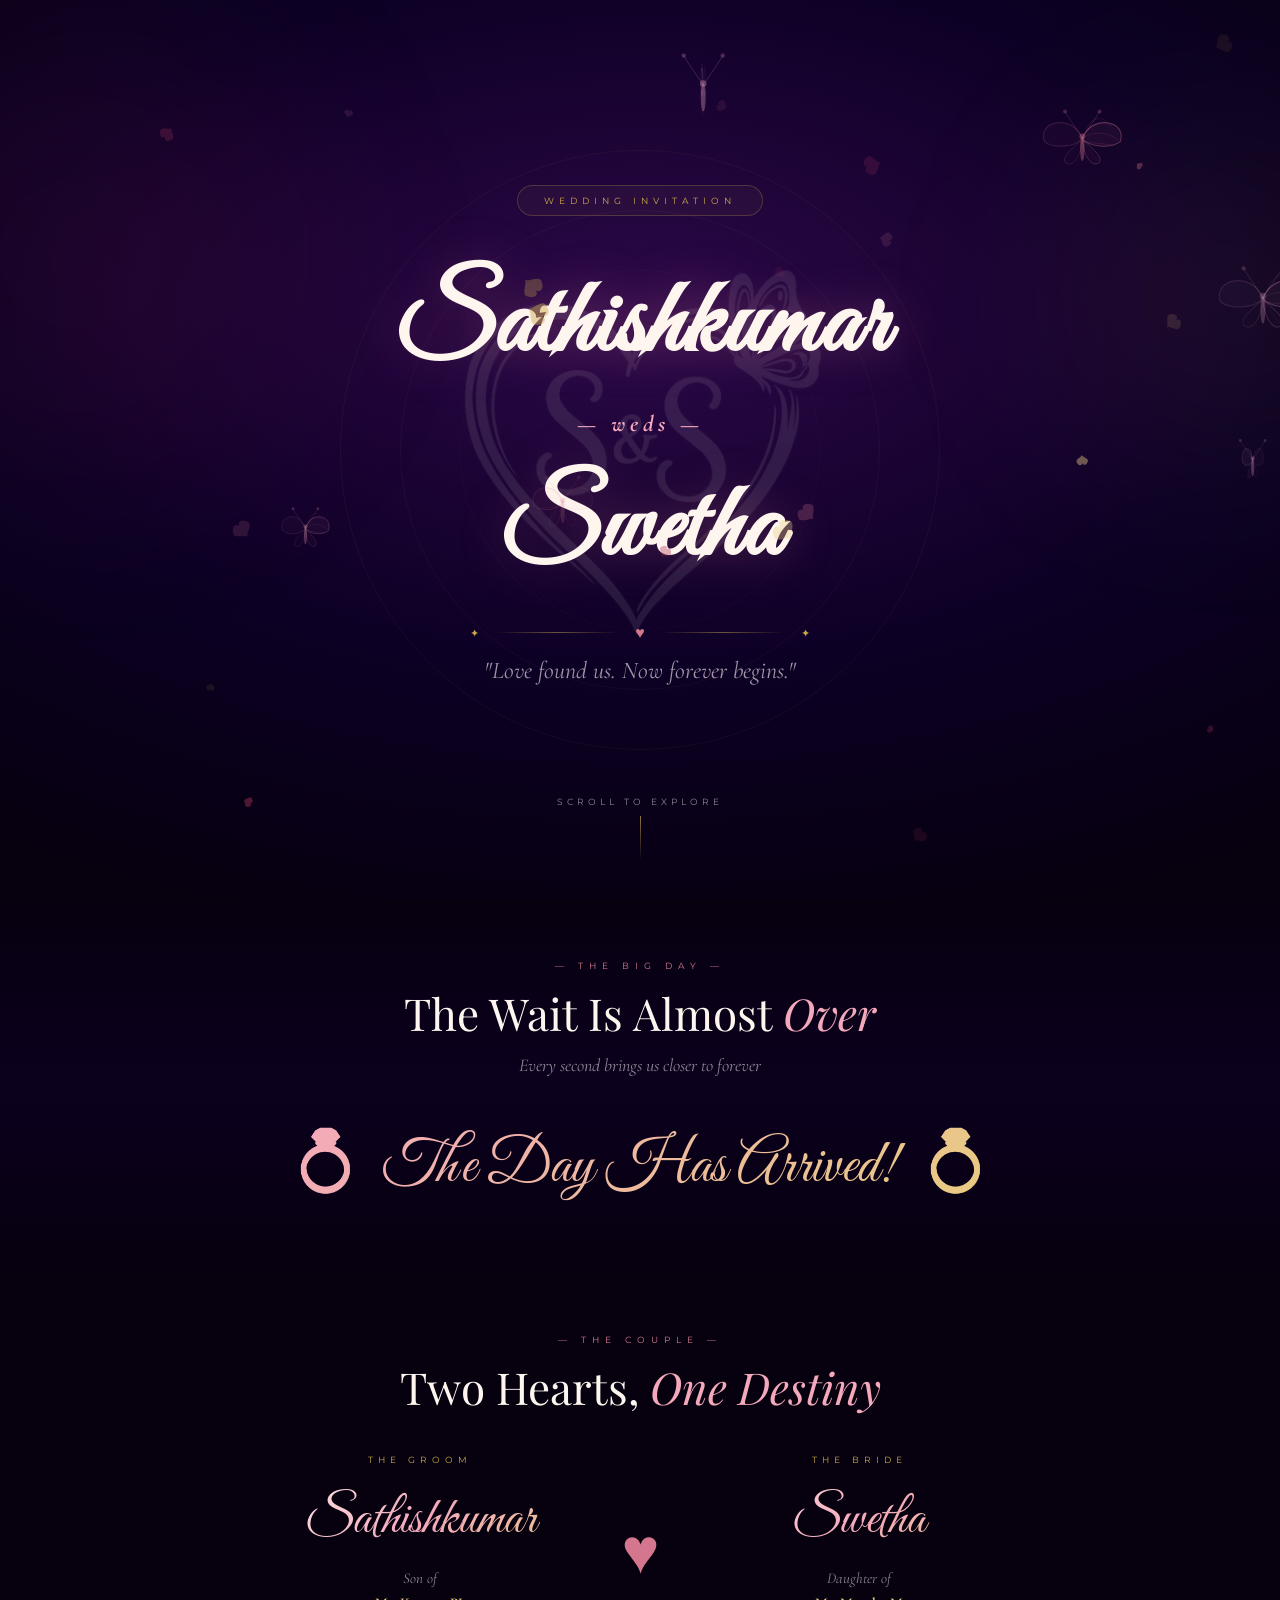
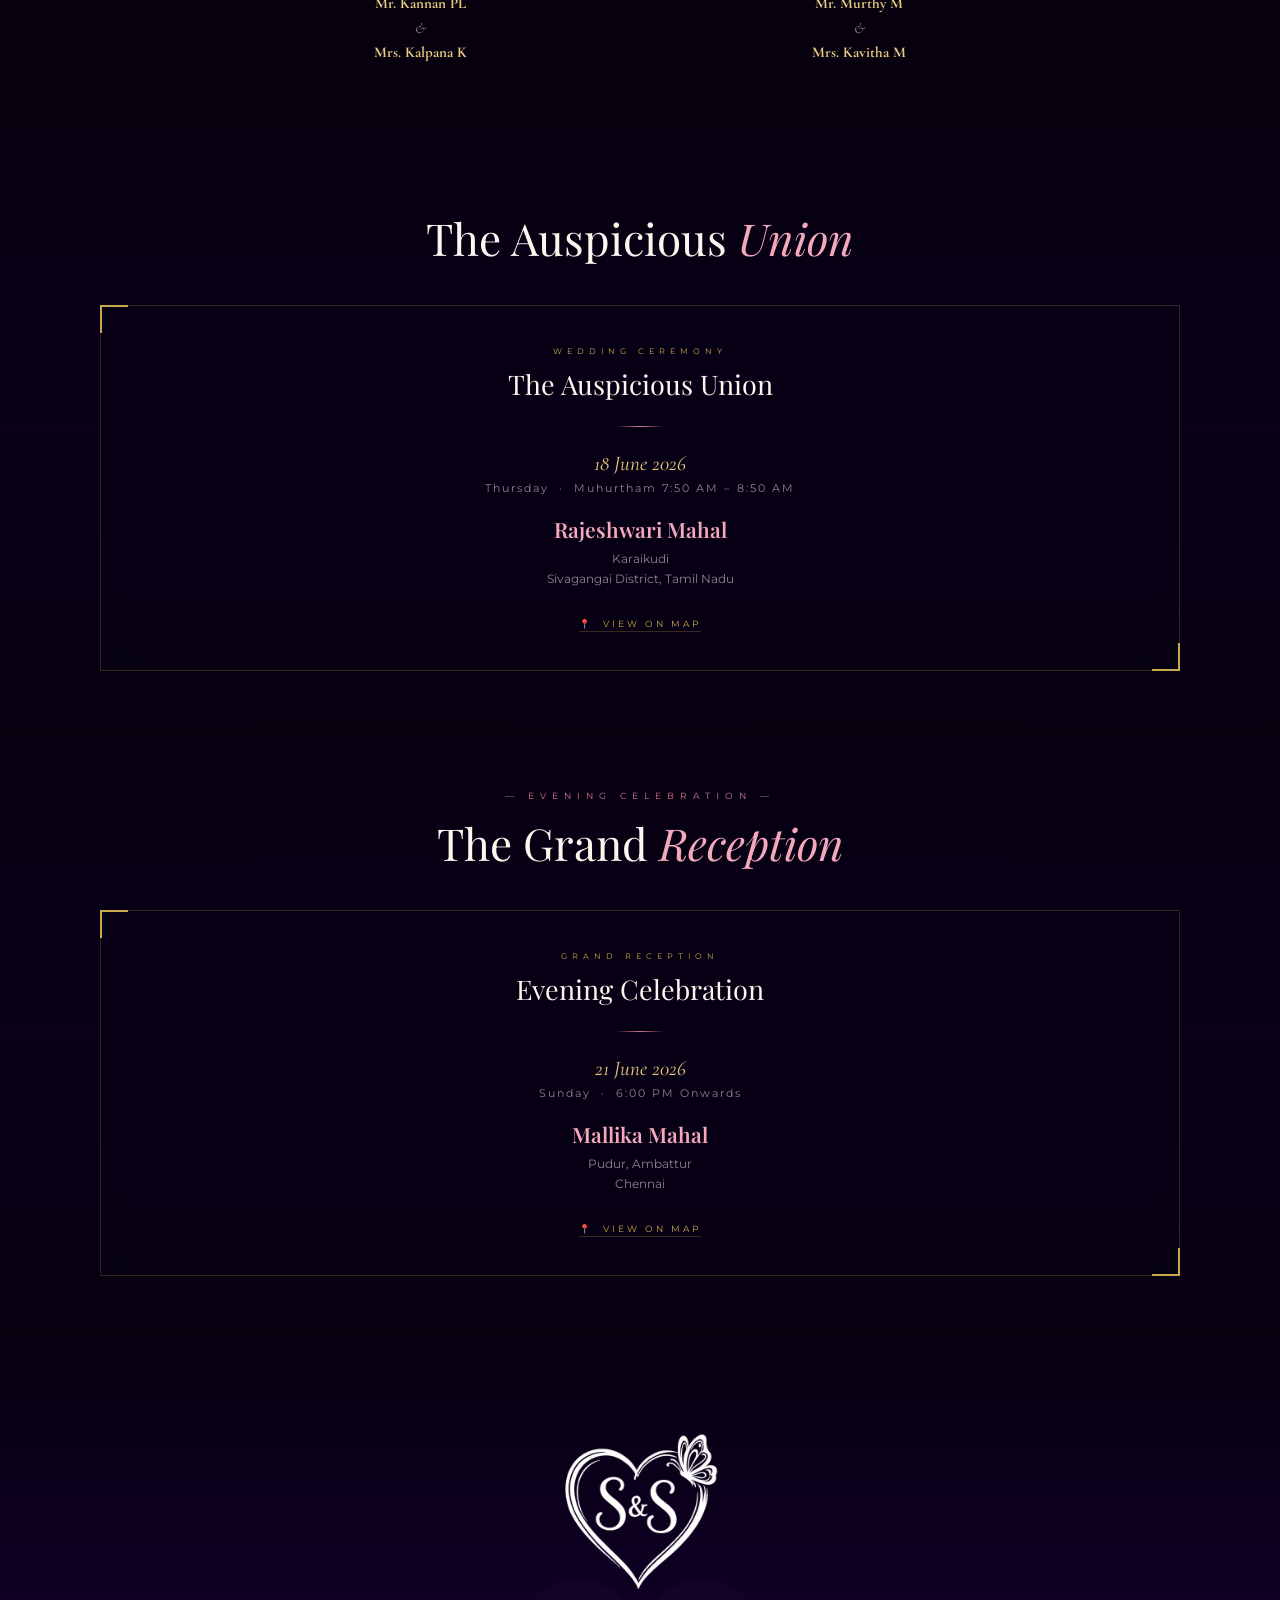
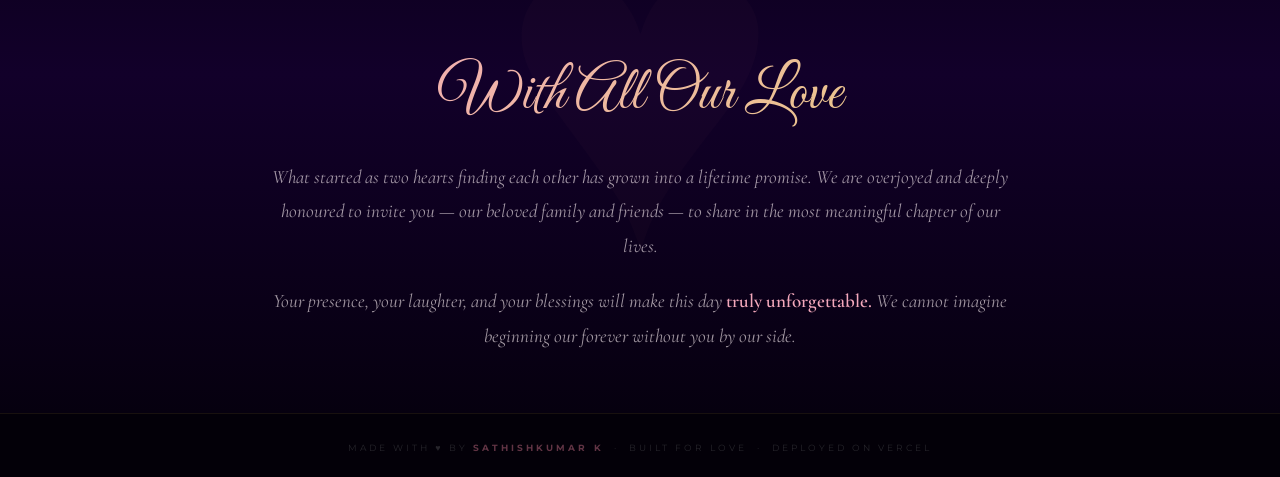
==== commit 521525c7: "second release" ====
--- a/invitation.html
+++ b/invitation.html
@@ -6,6 +6,8 @@
   <title>Sathishkumar K &amp; Swetha M — Wedding Invitation</title>
   <meta name="description" content="Join us to celebrate the wedding of Sathishkumar K &amp; Swetha M — 18 June 2026 at Karaikudi · Reception 21 June at Chennai" />
   <link rel="icon" href="data:image/svg+xml,<svg xmlns=%22http://www.w3.org/2000/svg%22 viewBox=%220 0 100 100%22><text y=%22.9em%22 font-size=%2290%22>💍</text></svg>" />
+  <link rel="preconnect" href="https://fonts.googleapis.com" />
+  <link rel="preconnect" href="https://fonts.gstatic.com" crossorigin />
   <link rel="stylesheet" href="styles.css" />
 
   <style>
@@ -140,9 +142,30 @@
     .section-glow {
       animation: ia-section-glow 1.6s ease forwards;
     }
+
+    /* ─── Mobile: strip expensive blur from scroll animations ─── */
+    @media (max-width: 768px) {
+      /* Redefine ia-glide without the filter:blur — saves huge GPU cost */
+      @keyframes ia-glide {
+        0%   { opacity:0; transform:translateY(28px); }
+        100% { opacity:1; transform:translateY(0); }
+      }
+      /* Also simplify the 3-D flip — perspective+rotate is heavy on low-end */
+      .triggered.sa-flip {
+        animation-name: ia-glide;
+        animation-duration: 0.62s;
+      }
+      .triggered.sa-left  { animation-duration: 0.70s; }
+      .triggered.sa-right { animation-duration: 0.70s; }
+    }
   </style>
 </head>
 <body>
+
+  <!-- Page entrance loader — fades out once fonts + DOM are ready -->
+  <div id="page-loader" aria-hidden="true">
+    <span class="loader-heart">♥</span>
+  </div>
 
   <!-- Starfield — FIX: uses .star-field class so .star-field .s CSS applies correctly -->
   <div class="star-field" id="star-field"></div>
@@ -202,7 +225,7 @@
   </section>
 
   <!-- ════════════════ COUNTDOWN ════════════════ -->
-  <section class="section countdown-section" aria-label="Countdown to wedding day">
+  <section class="section countdown-section" id="sec-countdown" aria-label="Countdown to wedding day">
     <div class="section-inner">
 
       <header class="section-header">
@@ -251,7 +274,7 @@
   </section>
 
   <!-- ════════════════ FAMILY INTRO ═════════════ -->
-  <section class="section family-section" aria-label="Groom and bride introduction">
+  <section class="section family-section" id="sec-family" aria-label="Groom and bride introduction">
     <div class="section-inner">
 
       <header class="section-header">
@@ -290,19 +313,16 @@
     </div>
   </section>
 
-  <!-- ════════════════ EVENTS ════════════════════ -->
-  <section class="section events-section" aria-label="Event details">
+  <!-- ════════════════ WEDDING CEREMONY ════════════════════ -->
+  <section class="section events-section" id="sec-events-wedding" aria-label="Wedding ceremony details">
     <div class="section-inner">
 
       <header class="section-header">
         <span class="s-label sa-glide">— The Celebrations —</span>
-        <h2 class="s-title sa-glide" data-delay="0.13">Two Joyful <em>Occasions</em></h2>
-        <p class="s-sub sa-glide" data-delay="0.26">Mark your calendars — we cannot wait to celebrate with you</p>
+        <h2 class="s-title sa-glide" data-delay="0.13">The Auspicious <em>Union</em></h2>
       </header>
 
       <div class="events-grid">
-
-        <!-- Wedding Ceremony -->
         <article class="event-card sa-flip">
           <p class="event-label">Wedding Ceremony</p>
           <h3 class="event-title">The Auspicious Union</h3>
@@ -324,9 +344,22 @@
             class="event-map"
           >📍 &nbsp;View on Map</a>
         </article>
-
-        <!-- Grand Reception -->
-        <article class="event-card sa-flip" data-delay="0.28">
+      </div>
+
+    </div>
+  </section>
+
+  <!-- ════════════════ GRAND RECEPTION ════════════════════ -->
+  <section class="section events-section" id="sec-events-reception" aria-label="Reception details">
+    <div class="section-inner">
+
+      <header class="section-header">
+        <span class="s-label sa-glide">— Evening Celebration —</span>
+        <h2 class="s-title sa-glide" data-delay="0.13">The Grand <em>Reception</em></h2>
+      </header>
+
+      <div class="events-grid">
+        <article class="event-card sa-flip">
           <p class="event-label">Grand Reception</p>
           <h3 class="event-title">Evening Celebration</h3>
           <div class="event-rule"></div>
@@ -347,14 +380,13 @@
             class="event-map"
           >📍 &nbsp;View on Map</a>
         </article>
-
       </div>
 
     </div>
   </section>
 
   <!-- ════════════════ MESSAGE ════════════════════ -->
-  <section class="section message-section" aria-label="Personal message from the couple">
+  <section class="section message-section" id="sec-message" aria-label="Personal message from the couple">
     <div class="section-inner">
       <div class="message-inner">
 
@@ -389,8 +421,40 @@
     </p>
   </footer>
 
+  <!-- Section navigation dots (mobile page-by-page) -->
+  <nav class="nav-dots" id="nav-dots" aria-label="Section navigation">
+    <button class="nav-dot" data-sec="top"                  aria-label="Hero"></button>
+    <button class="nav-dot" data-sec="sec-countdown"        aria-label="Countdown"></button>
+    <button class="nav-dot" data-sec="sec-family"           aria-label="The Couple"></button>
+    <button class="nav-dot" data-sec="sec-events-wedding"   aria-label="Wedding"></button>
+    <button class="nav-dot" data-sec="sec-events-reception" aria-label="Reception"></button>
+    <button class="nav-dot" data-sec="sec-message"          aria-label="Message"></button>
+  </nav>
+
   <script src="script.js"></script>
   <script>
+    /* ── Page loader: remove once fonts are ready (max 2.5 s) ── */
+    (function () {
+      var done = false;
+      function removeLoader() {
+        if (done) return;
+        done = true;
+        var el = document.getElementById('page-loader');
+        if (!el) return;
+        el.classList.add('ready');
+        setTimeout(function () { el.remove(); }, 750);
+        /* Reveal nav dots after loader fades */
+        setTimeout(function () {
+          var nd = document.getElementById('nav-dots');
+          if (nd) nd.classList.add('visible');
+        }, 400);
+      }
+      if (document.fonts && document.fonts.ready) {
+        document.fonts.ready.then(removeLoader);
+      }
+      setTimeout(removeLoader, 2500);
+    })();
+
     document.addEventListener('DOMContentLoaded', function () {
       initStars('star-field', 140);
       initParticles('canvas', 20);
@@ -398,6 +462,7 @@
       initCountdown();
       initCountUpReveal();
       animateHeroLetters();  /* split names + start dancing */
+      initNavDots();
     });
 
     /* ── Hero name letter dance ─────────────────────
@@ -557,6 +622,45 @@
         }
       }, duration / steps);
     }
+
+    /* ── Events carousel — dot tracker + animation trigger ──
+       On mobile the two event cards are side-by-side in a
+       horizontal scroll container. This watches the scroll
+       position to update the indicator dots and ensures the
+       second card's animation fires when swiped into view.
+    ───────────────────────────────────────────────── */
+    /* ── Section navigation dots ──────────────────────
+       Tracks visible section and activates matching dot.
+       Tapping a dot smooth-scrolls to that section.
+    ───────────────────────────────────────────────── */
+    function initNavDots() {
+      var secIds = ['top', 'sec-countdown', 'sec-family', 'sec-events-wedding', 'sec-events-reception', 'sec-message'];
+      var dots   = document.querySelectorAll('.nav-dot');
+      if (!dots.length) return;
+
+      dots[0].classList.add('active'); /* hero active by default */
+
+      var obs = new IntersectionObserver(function (entries) {
+        entries.forEach(function (e) {
+          if (!e.isIntersecting) return;
+          var idx = secIds.indexOf(e.target.id);
+          if (idx < 0) return;
+          dots.forEach(function (d, i) { d.classList.toggle('active', i === idx); });
+        });
+      }, { threshold: 0.3 });
+
+      secIds.forEach(function (id) {
+        var el = document.getElementById(id);
+        if (el) obs.observe(el);
+      });
+
+      dots.forEach(function (dot, i) {
+        dot.addEventListener('click', function () {
+          var el = document.getElementById(secIds[i]);
+          if (el) el.scrollIntoView({ behavior: 'smooth', block: 'start' });
+        });
+      });
+    }
   </script>
 
 </body>
--- a/styles.css
+++ b/styles.css
@@ -69,6 +69,25 @@
 }
 #overlay.active { opacity:1; pointer-events:all; }
 
+/* Page entrance loader — invitation.html */
+#page-loader {
+  position: fixed;
+  inset: 0;
+  background: var(--bg-deep);
+  z-index: 99999;
+  display: flex;
+  align-items: center;
+  justify-content: center;
+  transition: opacity 0.7s ease;
+}
+#page-loader.ready { opacity: 0; pointer-events: none; }
+.loader-heart {
+  font-size: 44px;
+  color: var(--rose);
+  filter: drop-shadow(0 0 20px rgba(212,116,141,0.85));
+  animation: pulseHeart 0.85s ease infinite;
+}
+
 /* ══════════════════════════════════════════════════
    SHARED COMPONENTS
 ══════════════════════════════════════════════════ */
@@ -761,6 +780,29 @@
 }
 .event-map:hover { color:var(--gold-light); border-color:var(--gold); }
 
+/* Carousel dot indicator (events section, mobile) */
+.carousel-dots {
+  display: none;          /* shown via media query */
+  justify-content: center;
+  align-items: center;
+  gap: 9px;
+  margin-top: 18px;
+}
+.cdot {
+  width: 7px;
+  height: 7px;
+  border-radius: 50%;
+  background: transparent;
+  border: 1.5px solid rgba(201,168,76,0.4);
+  cursor: pointer;
+  transition: background 0.3s ease, transform 0.3s ease;
+}
+.cdot-active {
+  background: var(--gold);
+  border-color: var(--gold);
+  transform: scale(1.45);
+}
+
 /* ══════════════════════════════════════════════════
    MESSAGE SECTION
 ══════════════════════════════════════════════════ */
@@ -930,6 +972,38 @@
 .footer-credit strong { color: rgba(212,116,141,0.45); }
 
 /* ══════════════════════════════════════════════════
+   SECTION NAV DOTS  (invitation page, mobile)
+══════════════════════════════════════════════════ */
+.nav-dots {
+  position: fixed;
+  right: 14px;
+  top: 50%;
+  transform: translateY(-50%);
+  display: none;          /* shown via media query */
+  flex-direction: column;
+  gap: 11px;
+  z-index: 200;
+  opacity: 0;
+  transition: opacity 0.5s ease;
+}
+.nav-dots.visible { opacity: 1; }
+.nav-dot {
+  width: 8px;
+  height: 8px;
+  border-radius: 50%;
+  border: 1.5px solid rgba(201,168,76,0.4);
+  background: transparent;
+  cursor: pointer;
+  padding: 0;
+  transition: background 0.3s ease, transform 0.3s ease, border-color 0.3s ease;
+}
+.nav-dot.active {
+  background: var(--gold);
+  border-color: var(--gold);
+  transform: scale(1.6);
+}
+
+/* ══════════════════════════════════════════════════
    KEYFRAMES
 ══════════════════════════════════════════════════ */
 @keyframes fadeInDown {
@@ -990,8 +1064,20 @@
 ───────────────────────────────────────────────── */
 @media (max-width: 768px) {
 
+  /* ─ Full-page section UX — strict page-by-page snap ─ */
+  html               { scroll-snap-type: y mandatory; }
+  .hero              { height: 100vh; height: 100svh;
+                       scroll-snap-align: start; }
+  .section           { padding: 0 18px;
+                       height: 100vh; height: 100svh;
+                       display: flex; flex-direction: column;
+                       align-items: center; justify-content: center;
+                       scroll-snap-align: start; }
+  .section .section-inner { width: 100%; }
+  footer             { scroll-snap-align: start; }
+  .nav-dots          { display: flex; }
+
   /* Sections */
-  .section           { padding: 48px 18px; }
   .section-header    { margin-bottom: 30px; }
   .s-title           { font-size: clamp(22px, 5.5vw, 34px); }
   .s-sub             { font-size: 15px; margin-top: 10px; }
@@ -1041,7 +1127,7 @@
   .family-role       { font-size: 8px; }
 
   /* ─ Events ─ */
-  .events-grid       { grid-template-columns: 1fr; gap: 24px; }
+  .events-grid       { grid-template-columns: 1fr; gap: 20px; }
   .event-card        { padding: 32px 22px 28px; }
   .event-title       { font-size: 22px; margin-bottom: 18px; }
   .event-date        { font-size: 18px; }
@@ -1107,7 +1193,7 @@
   .event-venue       { font-size: 17px; }
   .event-addr        { font-size: 11px; line-height: 1.65; margin-bottom: 16px; }
   .event-map         { font-size: 8.5px; }
-  .events-grid       { gap: 20px; }
+  .section           { padding: 0 16px; } /* override 768 padding — flex centering handles vertical */
 
   /* ─ Message ─ */
   .ss-logo-img       { width: clamp(100px, 32vw, 148px); }
@@ -1119,6 +1205,17 @@
   /* ─ Dividers ─ */
   .ornate-rule       { gap: 10px; }
   .rule-icon         { font-size: 14px; }
+
+  /* ─ Performance: remove expensive GPU layers on phone ─ */
+  .event-card {
+    backdrop-filter: none;
+    -webkit-backdrop-filter: none;
+    background: rgba(6,0,15,0.97);
+  }
+  .entry-card {
+    backdrop-filter: blur(10px);
+    -webkit-backdrop-filter: blur(10px);
+  }
 }
 
 /* ─────────────────────────────────────────────────
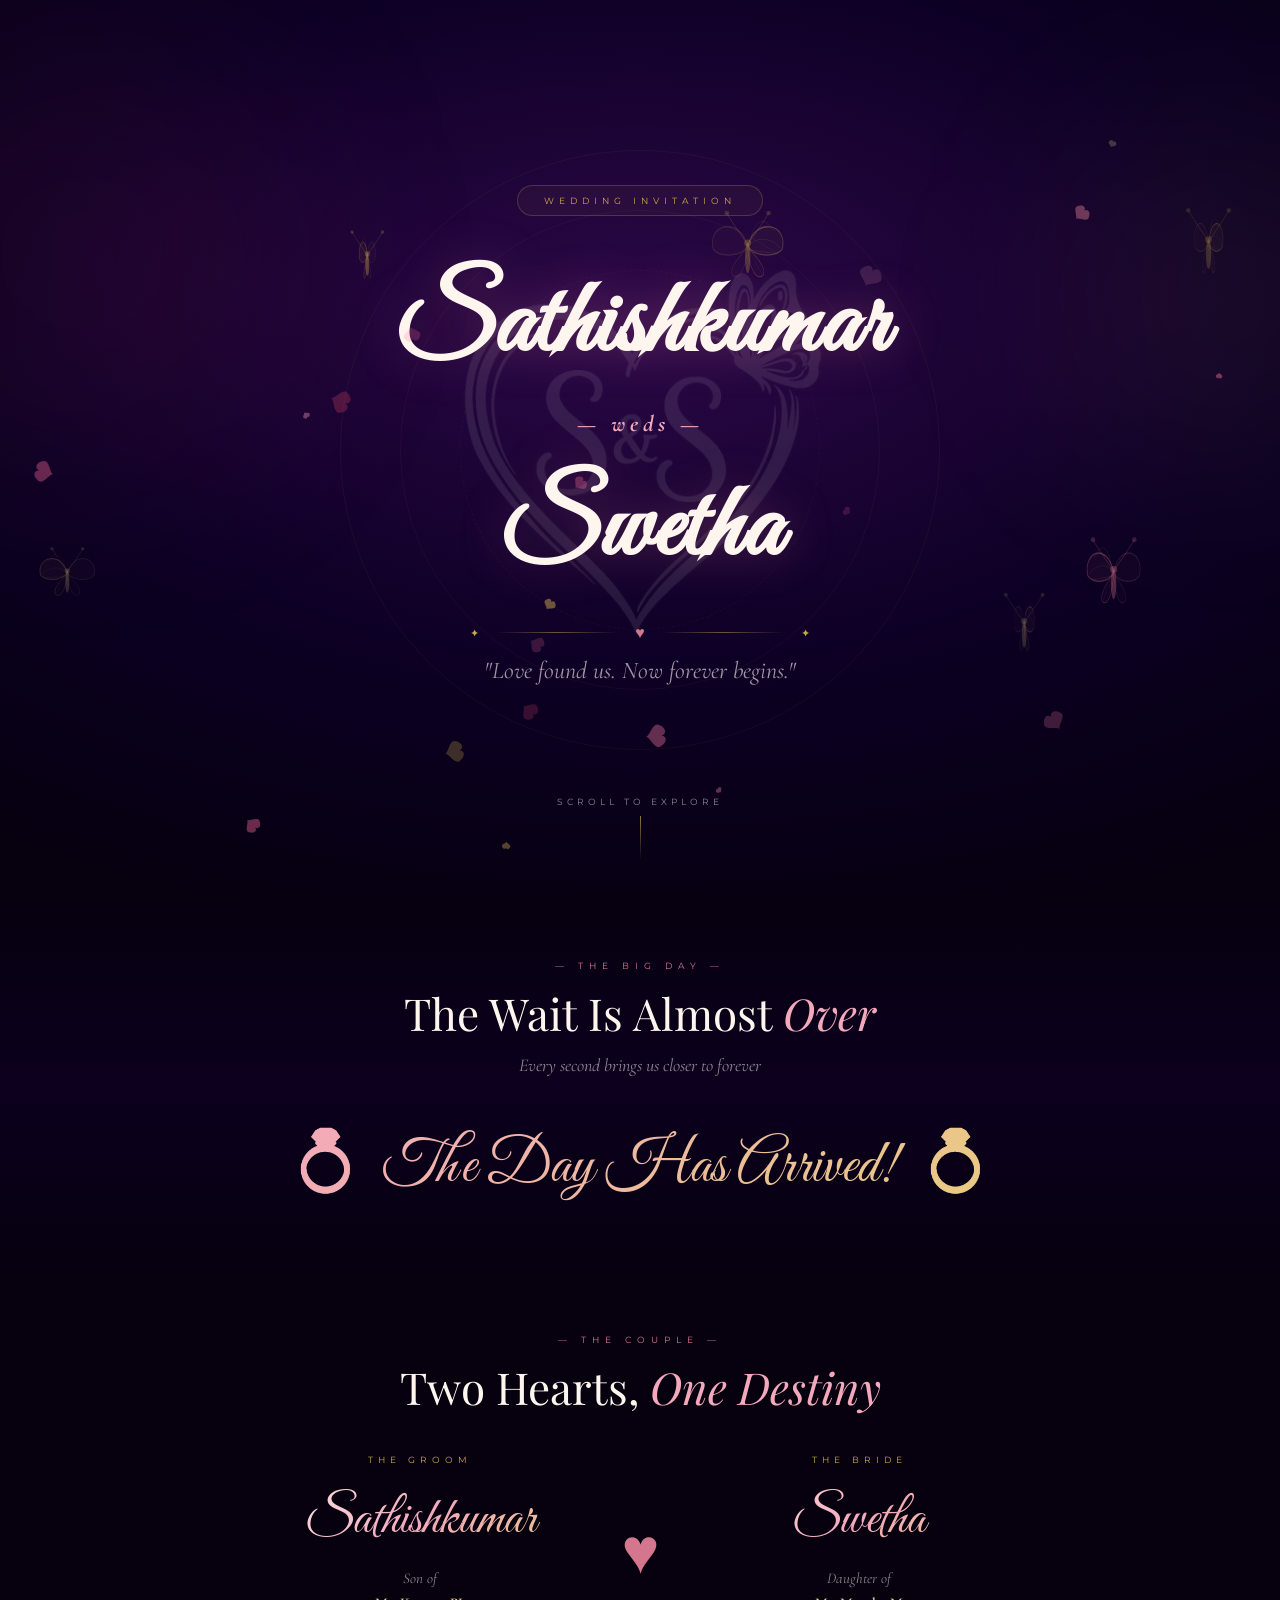
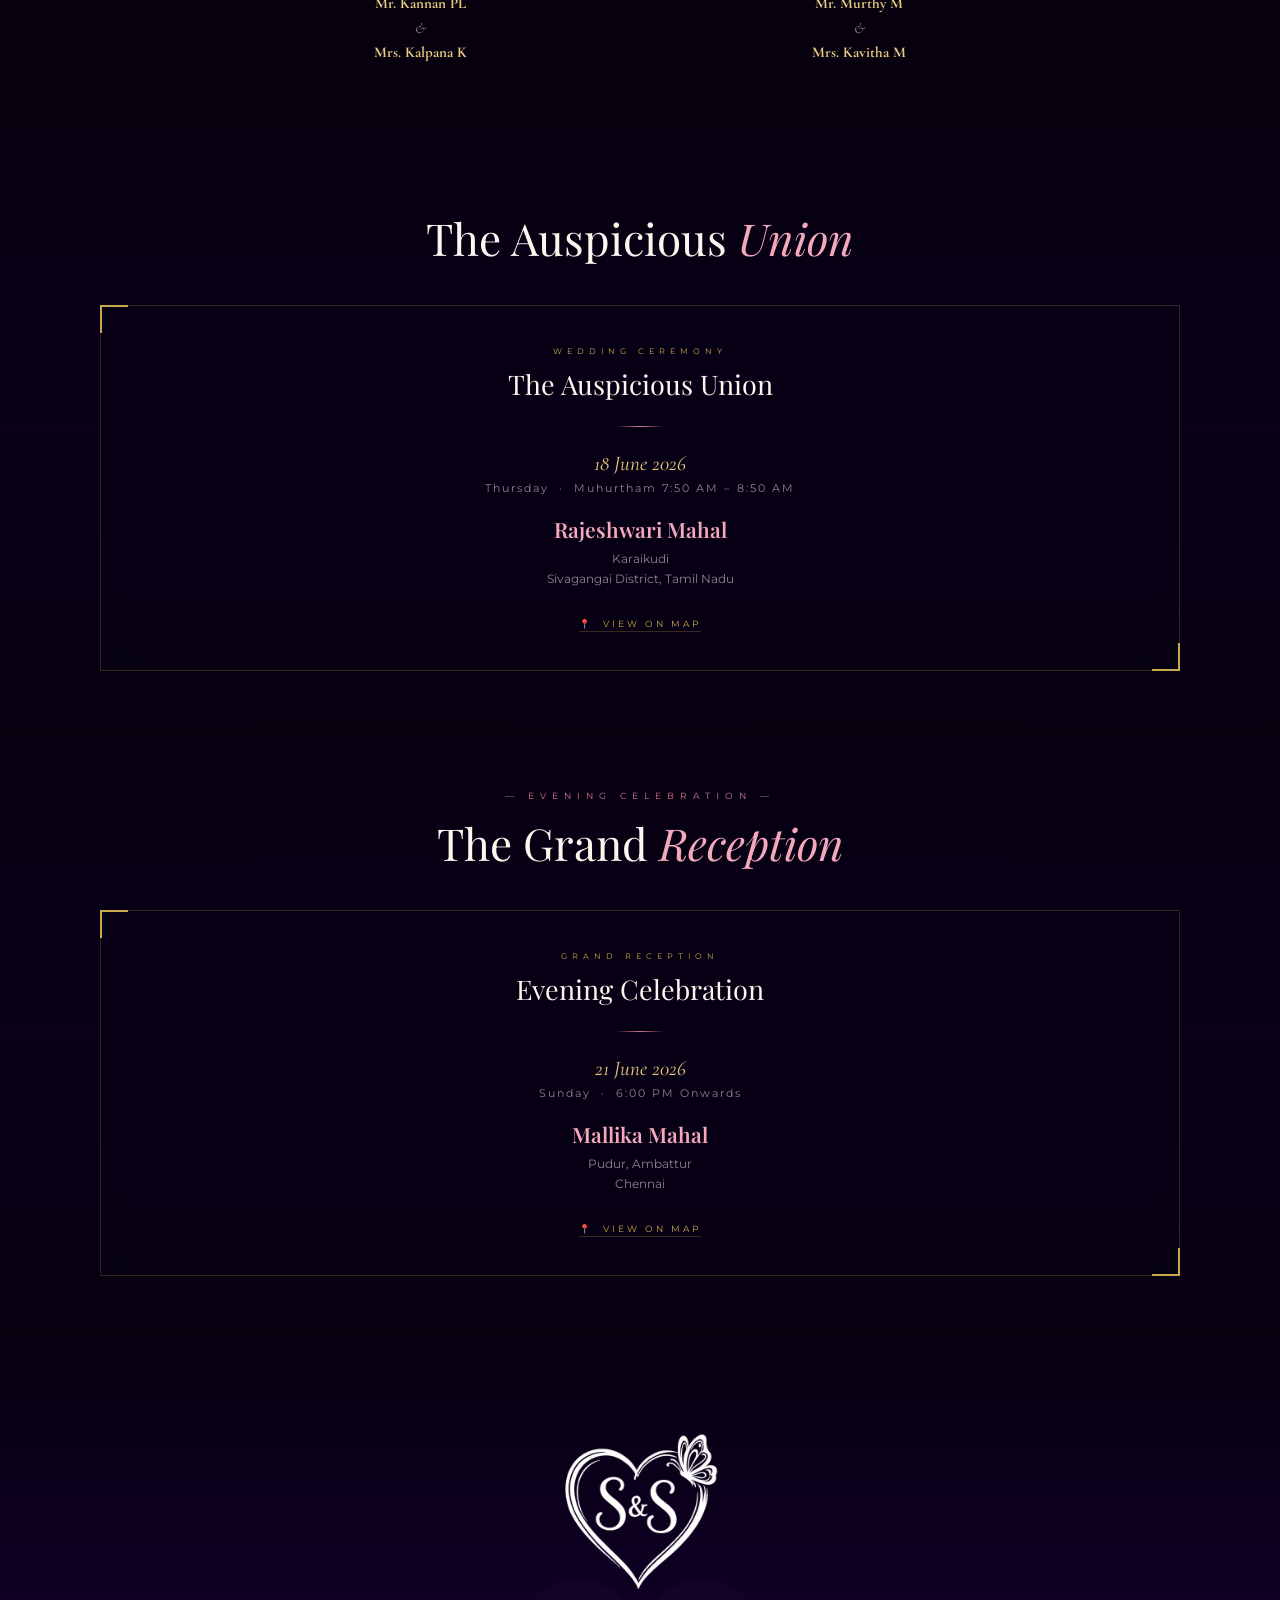
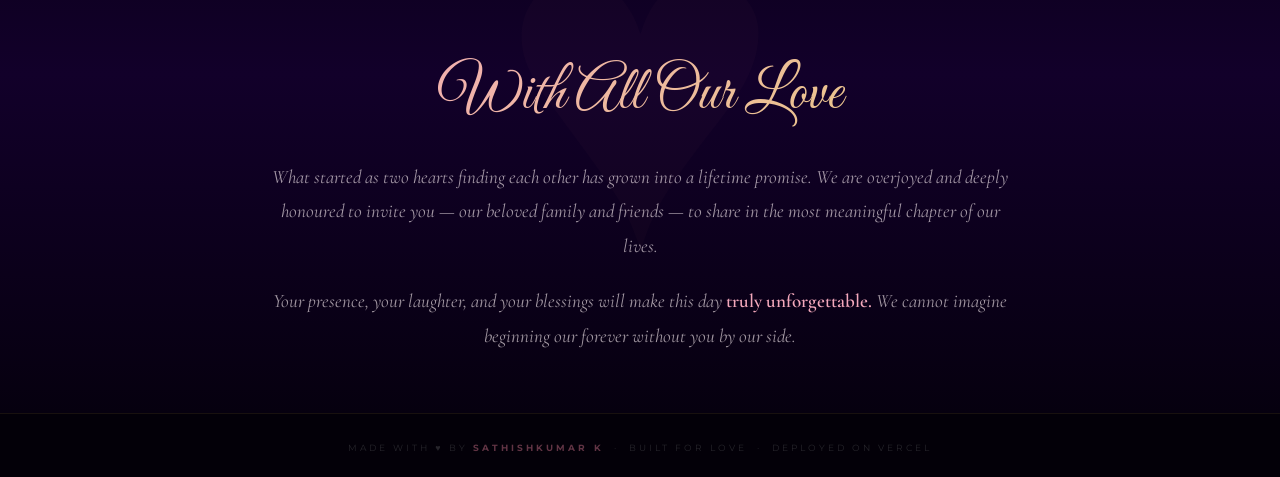
==== commit 8980e85e: "automatic scroll versioin" ====
--- a/invitation.html
+++ b/invitation.html
@@ -463,6 +463,7 @@
       initCountUpReveal();
       animateHeroLetters();  /* split names + start dancing */
       initNavDots();
+      initAutoScroll();
     });
 
     /* ── Hero name letter dance ─────────────────────
@@ -623,12 +624,76 @@
       }, duration / steps);
     }
 
-    /* ── Events carousel — dot tracker + animation trigger ──
-       On mobile the two event cards are side-by-side in a
-       horizontal scroll container. This watches the scroll
-       position to update the indicator dots and ensures the
-       second card's animation fires when swiped into view.
+    /* ── Auto-scroll — advances sections automatically ─────────
+       Every 4 s scrolls to the next section; loops back to hero.
+       Uses window.scrollTo(x, y) — more reliable than scrollIntoView
+       with scroll-snap-type: mandatory on iOS Safari.
+       CSS scroll-behavior: smooth (already on html) handles animation.
     ───────────────────────────────────────────────── */
+    function initAutoScroll() {
+      var secIds  = ['top', 'sec-countdown', 'sec-family',
+                     'sec-events-wedding', 'sec-events-reception', 'sec-message'];
+      var AUTO_MS = 4000;
+      var IDLE_MS = 3000;
+      var curIdx  = 0;
+      var timer   = null;
+      var busy    = false;
+
+      /* Get absolute Y position of an element from document top */
+      function absTop(el) {
+        return el.getBoundingClientRect().top +
+               (window.pageYOffset || document.documentElement.scrollTop);
+      }
+
+      /* Advance to next section and scroll to it */
+      function advance() {
+        curIdx = (curIdx + 1) % secIds.length;
+        var el = document.getElementById(secIds[curIdx]);
+        if (!el) return;
+        busy = true;
+        window.scrollTo(0, absTop(el));   /* uses CSS scroll-behavior:smooth */
+        setTimeout(function () { busy = false; }, 1200);
+      }
+
+      /* Schedule next advance after ms milliseconds.
+         The last section (With All Our Love) gets 9 s to allow reading. */
+      function schedule(ms) {
+        clearTimeout(timer);
+        timer = setTimeout(function () {
+          advance();
+          var wait = (curIdx === secIds.length - 1) ? 9000 : AUTO_MS;
+          schedule(wait);
+        }, ms);
+      }
+
+      /* Keep curIdx in sync when user scrolls manually */
+      var obs = new IntersectionObserver(function (entries) {
+        entries.forEach(function (e) {
+          if (e.isIntersecting) {
+            var i = secIds.indexOf(e.target.id);
+            if (i >= 0) curIdx = i;
+          }
+        });
+      }, { threshold: 0.5 });
+      secIds.forEach(function (id) {
+        var el = document.getElementById(id);
+        if (el) obs.observe(el);
+      });
+
+      /* User touch → give 3 s reading grace before next advance */
+      document.addEventListener('touchstart', function () {
+        if (!busy) schedule(IDLE_MS);
+      }, { passive: true });
+
+      /* Pause when tab is backgrounded, resume on return */
+      document.addEventListener('visibilitychange', function () {
+        if (document.hidden) clearTimeout(timer);
+        else schedule(AUTO_MS);
+      });
+
+      schedule(AUTO_MS);
+    }
+
     /* ── Section navigation dots ──────────────────────
        Tracks visible section and activates matching dot.
        Tapping a dot smooth-scrolls to that section.
--- a/styles.css
+++ b/styles.css
@@ -1065,7 +1065,7 @@
 @media (max-width: 768px) {
 
   /* ─ Full-page section UX — strict page-by-page snap ─ */
-  html               { scroll-snap-type: y mandatory; }
+  html               { scroll-snap-type: y mandatory; scroll-behavior: smooth; }
   .hero              { height: 100vh; height: 100svh;
                        scroll-snap-align: start; }
   .section           { padding: 0 18px;
@@ -1195,6 +1195,9 @@
   .event-map         { font-size: 8.5px; }
   .section           { padding: 0 16px; } /* override 768 padding — flex centering handles vertical */
 
+  /* ─ Message — hide oversized decorative heart watermark on mobile ─ */
+  .message-section::before { display: none; }
+
   /* ─ Message ─ */
   .ss-logo-img       { width: clamp(100px, 32vw, 148px); }
   .message-heading   { font-size: clamp(28px, 8vw, 44px); }
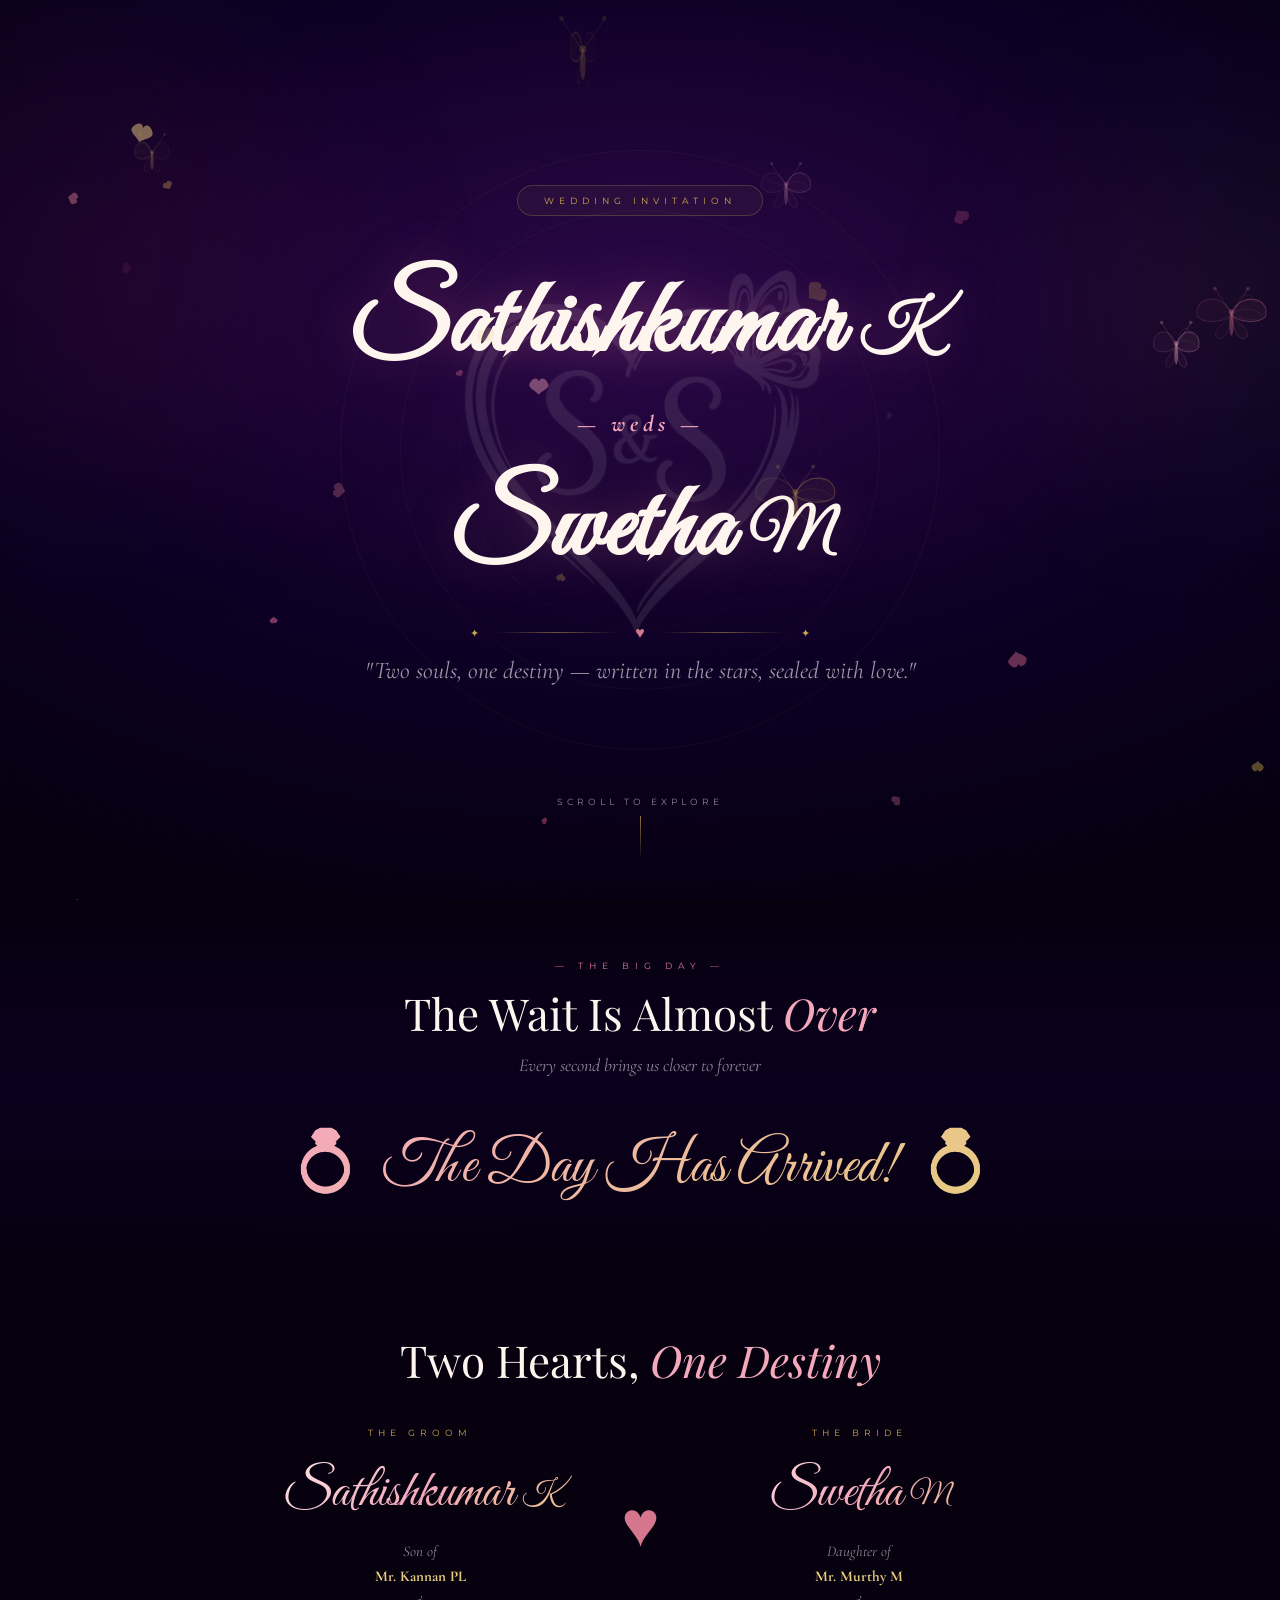
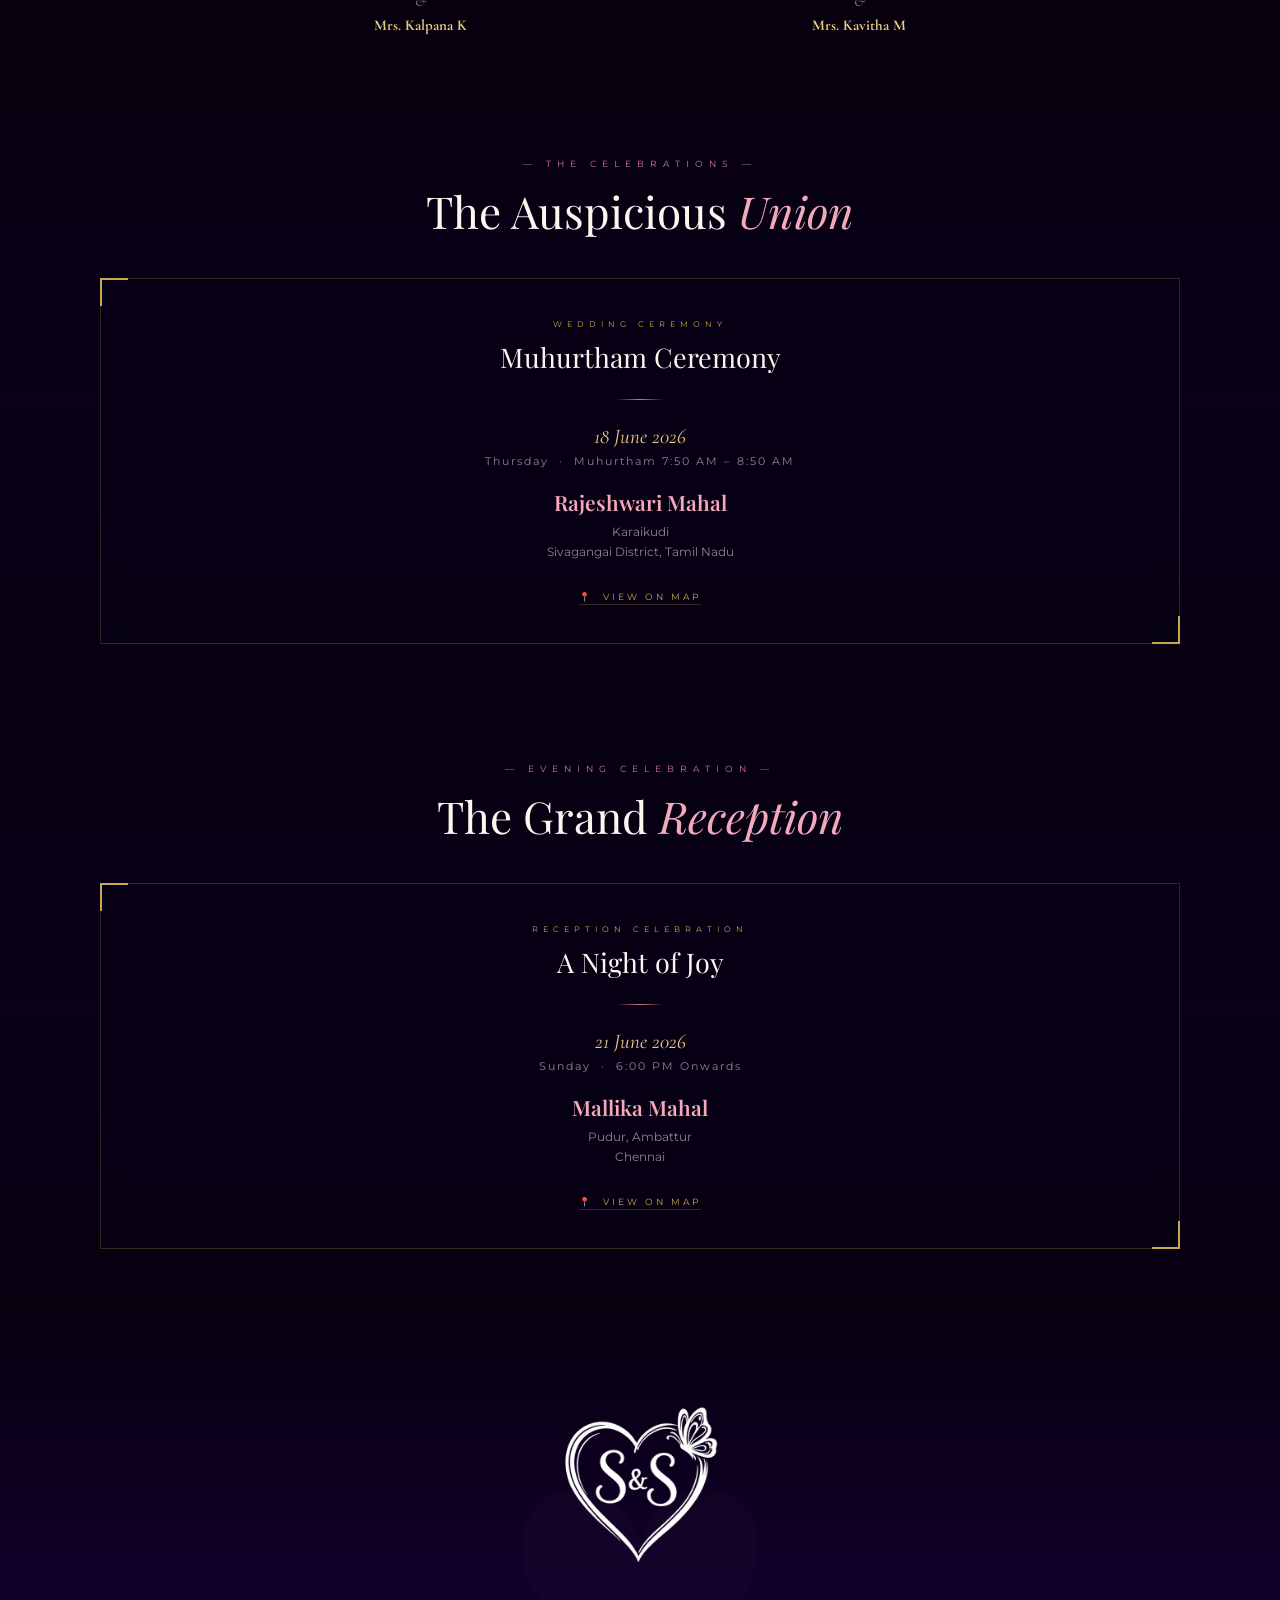
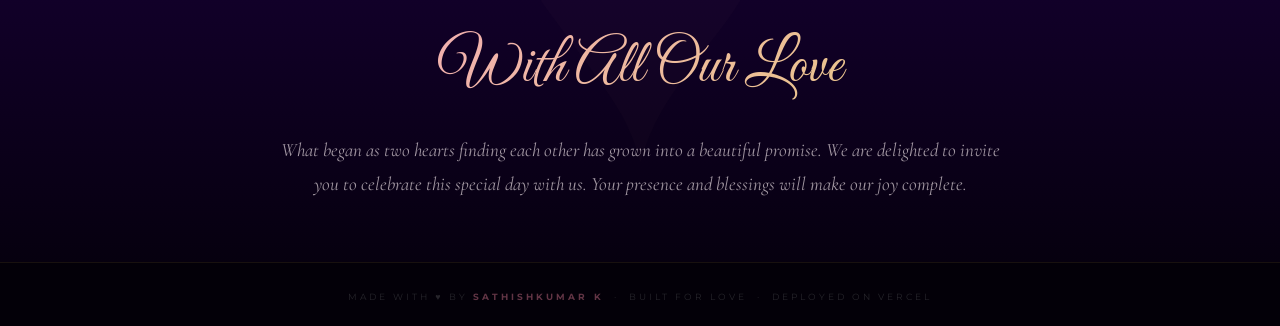
==== commit fcd80513: "version 3" ====
--- a/invitation.html
+++ b/invitation.html
@@ -198,9 +198,9 @@
 
       <!-- ─── NAMES — separate .hname spans, each with own line-height/padding ─── -->
       <h1 class="hero-couple" aria-label="Sathishkumar K weds Swetha M">
-        <span class="hname">Sathishkumar</span>
+        <span class="hname">Sathishkumar K</span>
         <span class="hname-and">— weds —</span>
-        <span class="hname">Swetha</span>
+        <span class="hname">Swetha M</span>
       </h1>
 
       <div class="ornate-rule hero-rule" aria-hidden="true">
@@ -212,7 +212,7 @@
       </div>
 
       <p class="hero-tagline">
-        "Love found us. Now forever begins."
+        "Two souls, one destiny — written in the stars, sealed with love."
       </p>
 
     </div>
@@ -278,15 +278,14 @@
     <div class="section-inner">
 
       <header class="section-header">
-        <span class="s-label sa-glide">— The Couple —</span>
-        <h2 class="s-title sa-glide" data-delay="0.13">Two Hearts, <em>One Destiny</em></h2>
+        <h2 class="s-title sa-glide">Two Hearts, <em>One Destiny</em></h2>
       </header>
 
       <div class="family-grid">
 
         <div class="family-card sa-left">
           <p class="family-role">The Groom</p>
-          <span class="family-name">Sathishkumar</span>
+          <span class="family-name">Sathishkumar<span style="font-size:0.58em;margin-left:0.25em;vertical-align:0.1em;display:inline-block;">K</span></span>
           <p class="family-detail">
             Son of<br>
             <strong style="color:var(--gold-light);font-style:normal;">Mr. Kannan PL</strong>
@@ -299,7 +298,7 @@
 
         <div class="family-card sa-right" data-delay="0.1">
           <p class="family-role">The Bride</p>
-          <span class="family-name">Swetha</span>
+          <span class="family-name">Swetha<span style="font-size:0.58em;margin-left:0.25em;vertical-align:0.1em;display:inline-block;">M</span></span>
           <p class="family-detail">
             Daughter of<br>
             <strong style="color:var(--gold-light);font-style:normal;">Mr. Murthy M</strong>
@@ -325,7 +324,7 @@
       <div class="events-grid">
         <article class="event-card sa-flip">
           <p class="event-label">Wedding Ceremony</p>
-          <h3 class="event-title">The Auspicious Union</h3>
+          <h3 class="event-title">Muhurtham Ceremony</h3>
           <div class="event-rule"></div>
 
           <p class="event-date">18 June 2026</p>
@@ -360,8 +359,8 @@
 
       <div class="events-grid">
         <article class="event-card sa-flip">
-          <p class="event-label">Grand Reception</p>
-          <h3 class="event-title">Evening Celebration</h3>
+          <p class="event-label">Reception Celebration</p>
+          <h3 class="event-title">A Night of Joy</h3>
           <div class="event-rule"></div>
 
           <p class="event-date">21 June 2026</p>
@@ -398,15 +397,9 @@
         <span class="message-heading sa-glide" data-delay="0.22">With All Our Love</span>
 
         <p class="message-body sa-glide" data-delay="0.40">
-          What started as two hearts finding each other has grown into a lifetime promise.
-          We are overjoyed and deeply honoured to invite you — our beloved family and friends —
-          to share in the most meaningful chapter of our lives.
-        </p>
-
-        <p class="message-body sa-glide" data-delay="0.58">
-          Your presence, your laughter, and your blessings will make this day
-          <strong>truly unforgettable.</strong>
-          We cannot imagine beginning our forever without you by our side.
+          What began as two hearts finding each other has grown into a beautiful promise.
+          We are delighted to invite you to celebrate this special day with us.
+          Your presence and blessings will make our joy complete.
         </p>
 
 
@@ -486,17 +479,23 @@
 
         text.split('').forEach(function (char, i) {
           var s     = document.createElement('span');
-          /* Wave starts after h1 fades in (1.5 s), 0.1 s stagger per letter */
           var delay = (1.5 + i * 0.10).toFixed(2);
+          /* Capital initial after a space (e.g. " K") — scale it down to match
+             the visual height of the lowercase script letters around it */
+          var isInitial = (i > 0 && text[i - 1] === ' ');
 
           s.style.display              = 'inline-block';
           s.style.margin               = '0 1px';
-          /* Solid visible colour — text-shadow handles the glow effect */
           s.style.color                = '#fef6ee';
           s.style.webkitTextFillColor  = '#fef6ee';
           s.style.background           = 'none';
           s.style.animation            = 'letterWave 2.2s ease-in-out infinite';
           s.style.animationDelay       = delay + 's';
+          if (isInitial) {
+            s.style.fontSize      = '0.58em';
+            s.style.verticalAlign = '0.1em';
+            s.style.marginLeft    = '0.25em';
+          }
           s.textContent = char;
           nameEl.appendChild(s);
         });
@@ -633,8 +632,8 @@
     function initAutoScroll() {
       var secIds  = ['top', 'sec-countdown', 'sec-family',
                      'sec-events-wedding', 'sec-events-reception', 'sec-message'];
-      var AUTO_MS = 4000;
-      var IDLE_MS = 3000;
+      var AUTO_MS = 10000;
+      var IDLE_MS = 6000;
       var curIdx  = 0;
       var timer   = null;
       var busy    = false;
@@ -661,7 +660,7 @@
         clearTimeout(timer);
         timer = setTimeout(function () {
           advance();
-          var wait = (curIdx === secIds.length - 1) ? 9000 : AUTO_MS;
+          var wait = (curIdx === secIds.length - 1) ? 10000 : AUTO_MS;
           schedule(wait);
         }, ms);
       }
--- a/styles.css
+++ b/styles.css
@@ -1083,9 +1083,9 @@
   .s-sub             { font-size: 15px; margin-top: 10px; }
 
   /* ─ Entry page card ─ */
-  .entry-card        { padding: 36px 20px 40px; width: 94%; }
-  .entry-card-inner  { padding: 20px 16px 24px; }
-  .entry-names .n    { font-size: clamp(42px, 10.5vw, 70px); }
+  .entry-card        { padding: 36px 14px 40px; width: 96%; }
+  .entry-card-inner  { padding: 20px 8px 24px; }
+  .entry-names .n    { font-size: clamp(30px, 8vw, 56px); }
   .entry-names .n-and { font-size: 14px; letter-spacing: 3px; }
   .enter-btn         { padding: 14px 32px; font-size: 10px; letter-spacing: 3px; }
 
@@ -1151,9 +1151,9 @@
   .s-title           { font-size: clamp(20px, 5.5vw, 28px); }
 
   /* ─ Entry card ─ */
-  .entry-card        { padding: 28px 16px 32px; width: 96%; }
-  .entry-card-inner  { padding: 16px 12px 20px; }
-  .entry-names .n    { font-size: clamp(38px, 11vw, 58px); }
+  .entry-card        { padding: 24px 10px 28px; width: 98%; }
+  .entry-card-inner  { padding: 14px 4px 18px; }
+  .entry-names .n    { font-size: clamp(22px, 7vw, 42px); }
   .entry-names .n-and { font-size: 13px; letter-spacing: 3px; margin: 1px 0; }
   .c                 { width: 20px; height: 20px; }
   .entry-chip        { font-size: 8px; letter-spacing: 4px; margin-bottom: 16px; }
@@ -1216,8 +1216,8 @@
     background: rgba(6,0,15,0.97);
   }
   .entry-card {
-    backdrop-filter: blur(10px);
-    -webkit-backdrop-filter: blur(10px);
+    backdrop-filter: none;
+    -webkit-backdrop-filter: none;
   }
 }
 
@@ -1229,7 +1229,7 @@
   .section           { padding: 36px 14px; }
 
   /* Entry */
-  .entry-names .n    { font-size: 36px; }
+  .entry-names .n    { font-size: 22px; }
   .enter-btn         { padding: 12px 22px; }
 
   /* Hero */
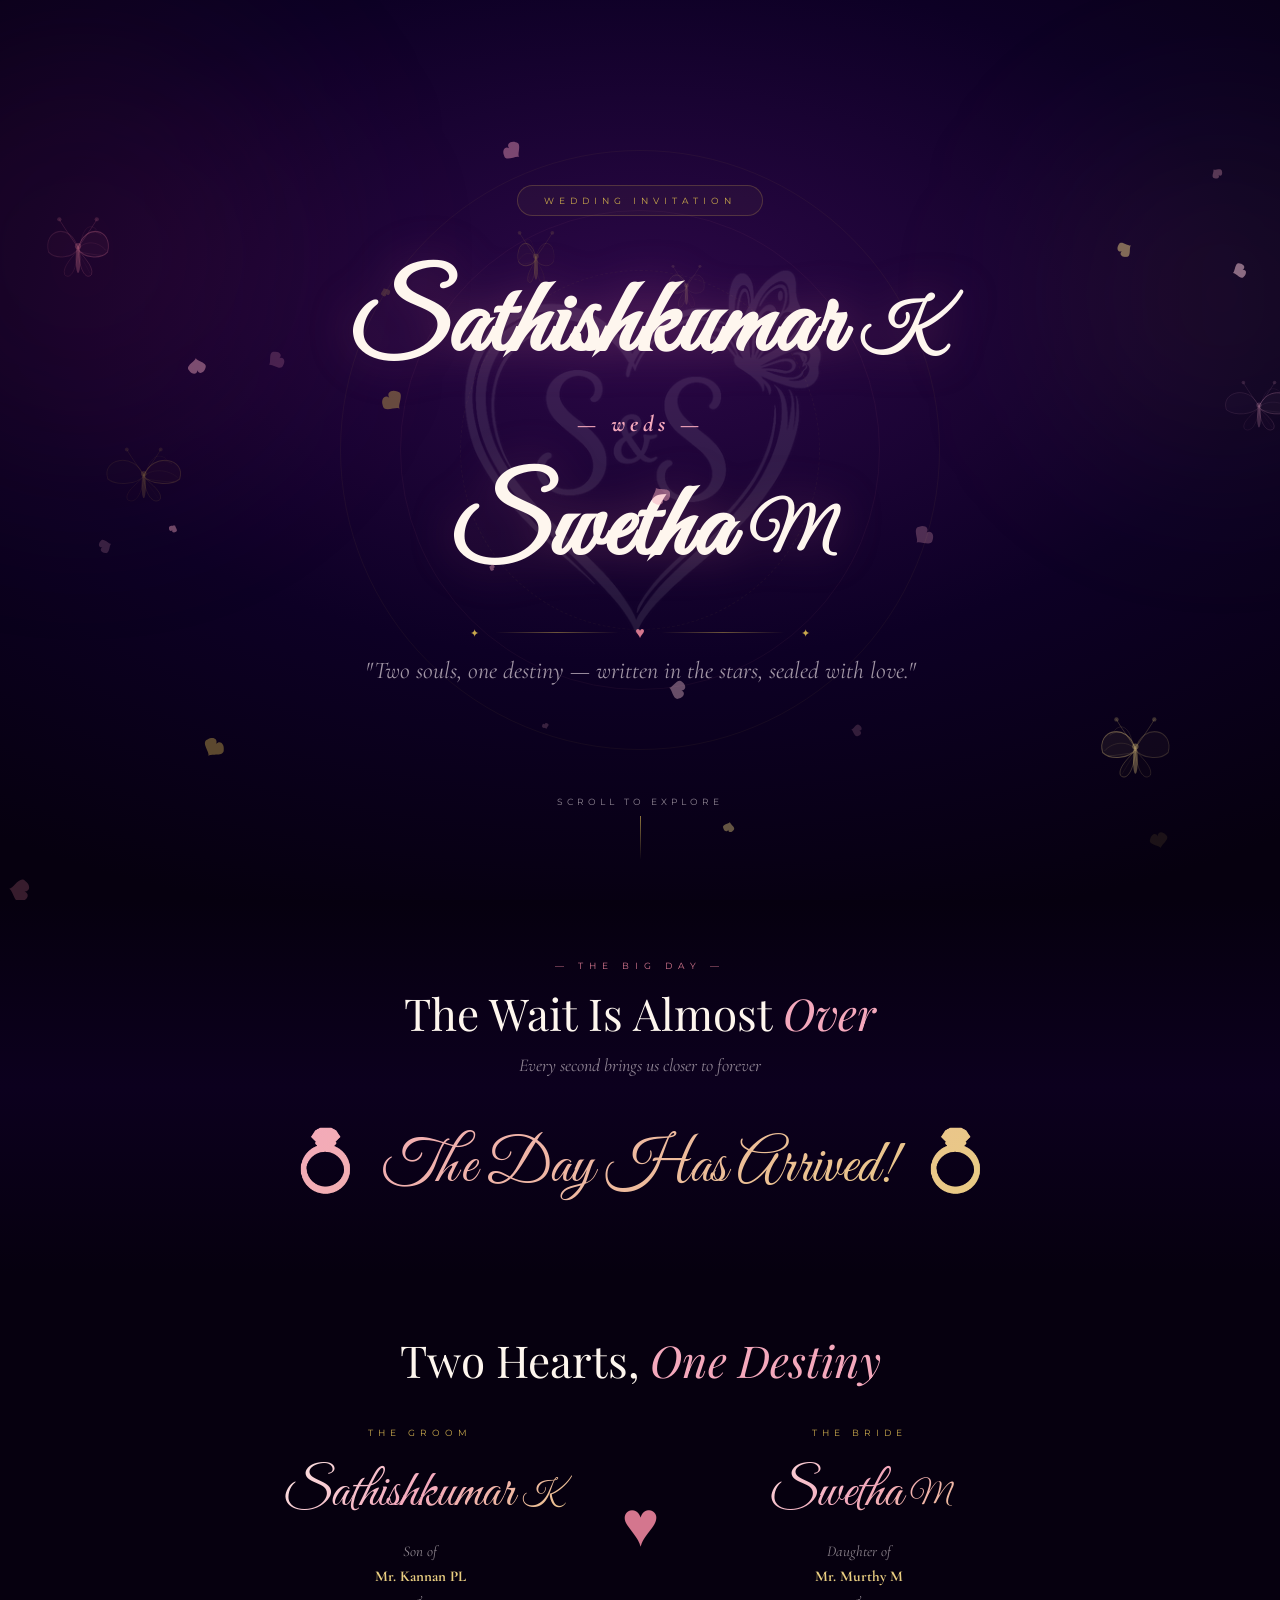
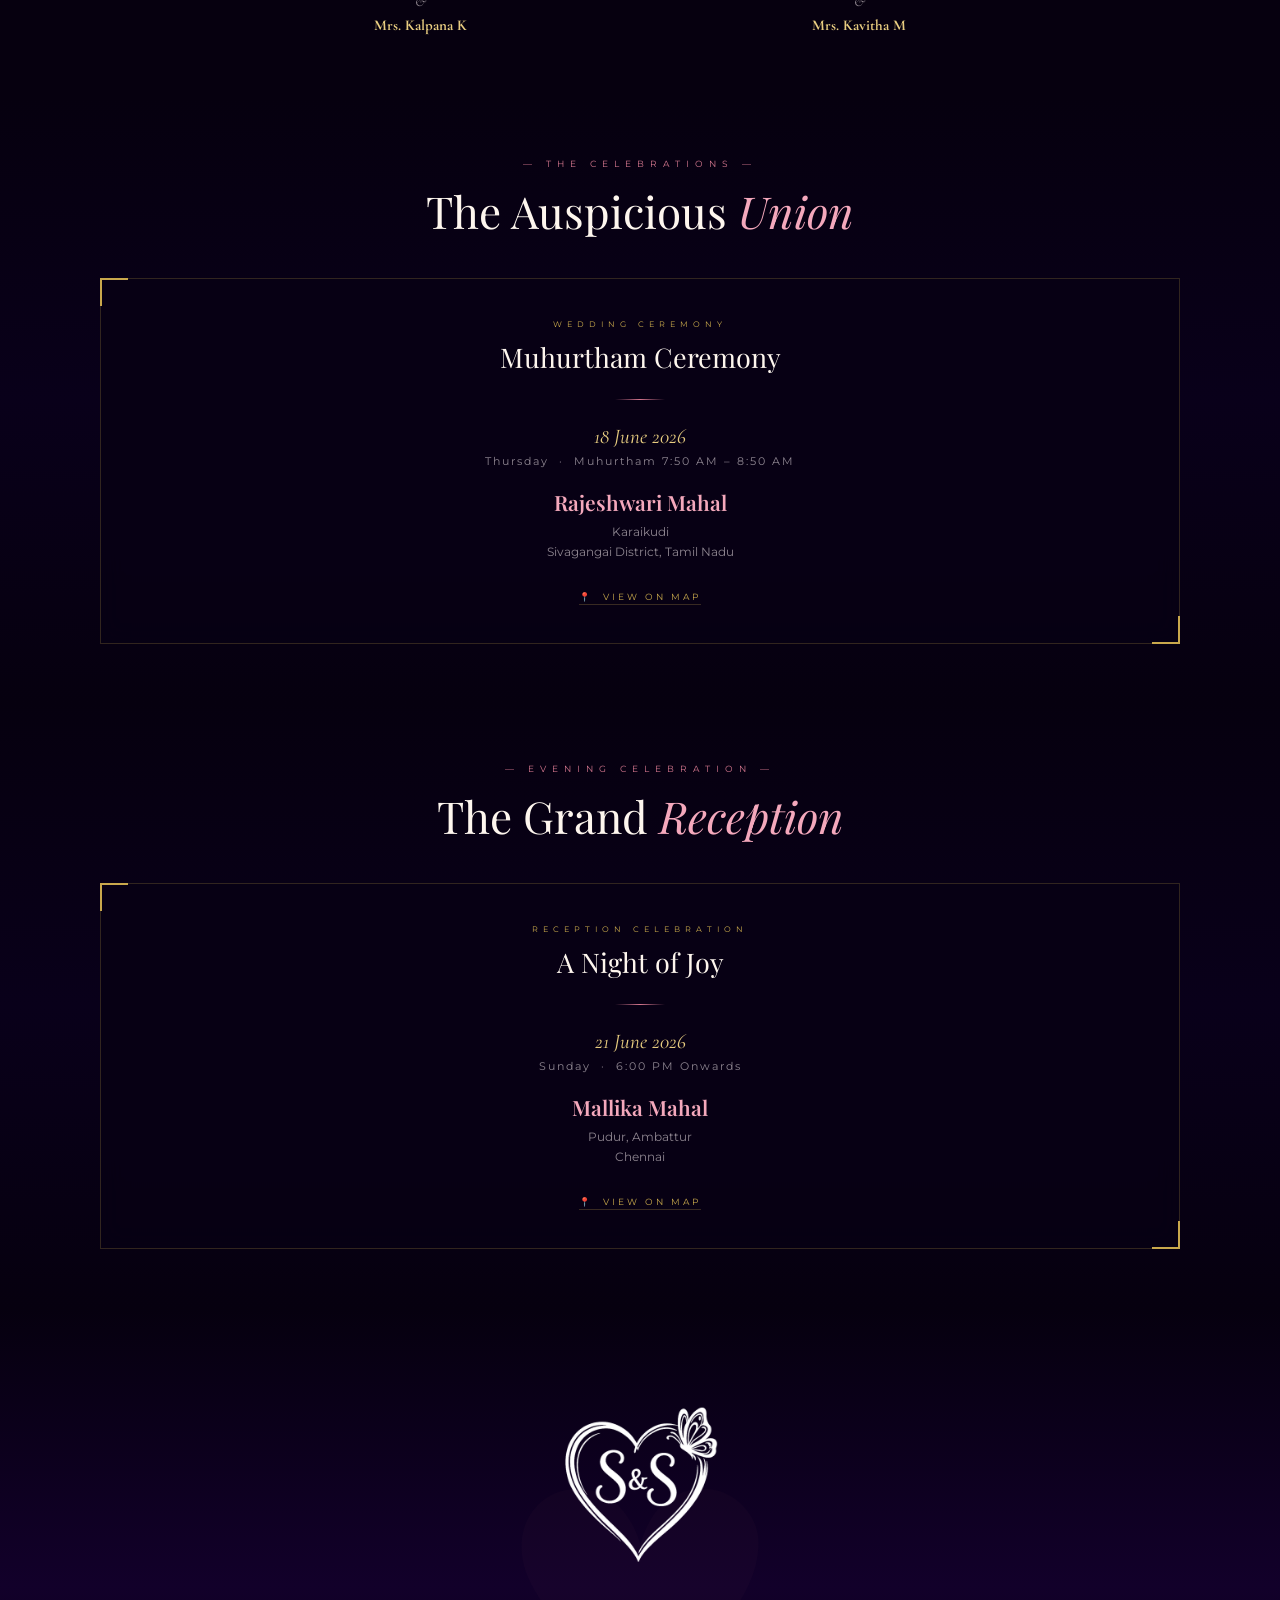
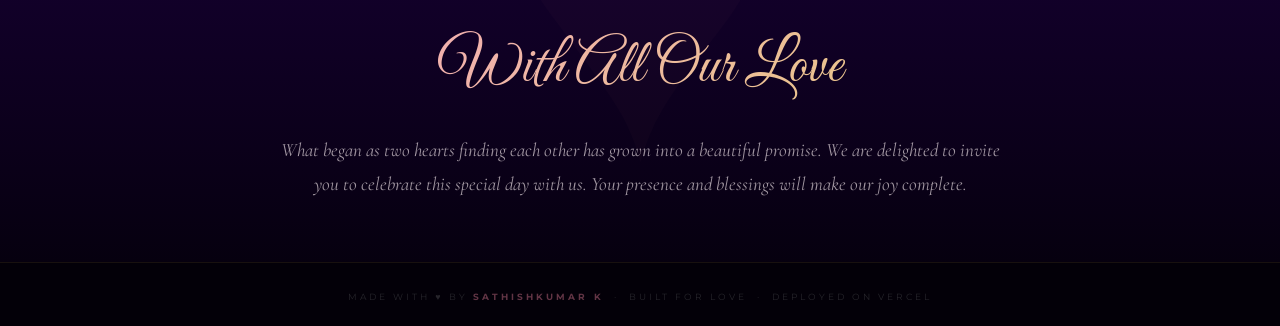
==== commit 2d1a4600: "version 5" ====
--- a/invitation.html
+++ b/invitation.html
@@ -143,6 +143,94 @@
       animation: ia-section-glow 1.6s ease forwards;
     }
 
+    /* ═══════════════════════════════════════════
+       SECTION TITLE SIGNATURE ANIMATIONS
+       Each of the 5 main headings gets its own
+       unique entrance — all GPU-safe (transform +
+       opacity only, except sa-love on desktop).
+    ═══════════════════════════════════════════ */
+
+    /* Base: hidden + paused until IntersectionObserver fires */
+    .sa-countdown, .sa-hearts, .sa-wedding,
+    .sa-reception, .sa-love {
+      opacity: 0;
+      animation-fill-mode: both;
+      animation-play-state: paused;
+      animation-delay: var(--d, 0s);
+    }
+
+    /* ① Countdown — TICK DOWN from top with physics bounce */
+    .triggered.sa-countdown {
+      animation-name: ia-tick;
+      animation-duration: 0.92s;
+      animation-timing-function: cubic-bezier(0.175, 0.885, 0.32, 1.275);
+      animation-play-state: running;
+    }
+    @keyframes ia-tick {
+      0%   { opacity:0; transform: translateY(-48px) scale(0.82); }
+      52%  { opacity:1; transform: translateY(8px)   scale(1.06); }
+      72%  {            transform: translateY(-4px)  scale(0.97); }
+      88%  {            transform: translateY(2px)   scale(1.01); }
+      100% { opacity:1; transform: translateY(0)     scale(1);    }
+    }
+
+    /* ② Family — HEARTBEAT double-pulse expand */
+    .triggered.sa-hearts {
+      animation-name: ia-heartbeat;
+      animation-duration: 0.95s;
+      animation-timing-function: ease-out;
+      animation-play-state: running;
+    }
+    @keyframes ia-heartbeat {
+      0%   { opacity:0; transform: scale(0.55); }
+      28%  { opacity:1; transform: scale(1.14); }
+      48%  {            transform: scale(0.92); }
+      68%  {            transform: scale(1.07); }
+      84%  {            transform: scale(0.97); }
+      100% { opacity:1; transform: scale(1);    }
+    }
+
+    /* ③ Wedding — SACRED RISE with gentle lean */
+    .triggered.sa-wedding {
+      animation-name: ia-sacred;
+      animation-duration: 0.98s;
+      animation-timing-function: cubic-bezier(0.25, 0.46, 0.45, 0.94);
+      animation-play-state: running;
+    }
+    @keyframes ia-sacred {
+      0%   { opacity:0; transform: translateY(56px) rotate(-3deg)   scale(0.88); }
+      58%  { opacity:1; transform: translateY(-7px) rotate(0.7deg)  scale(1.02); }
+      78%  {            transform: translateY(3px)  rotate(-0.2deg) scale(1);    }
+      100% { opacity:1; transform: translateY(0)    rotate(0)       scale(1);    }
+    }
+
+    /* ④ Reception — SWEEP from right with 3-D flip */
+    .triggered.sa-reception {
+      animation-name: ia-sweep;
+      animation-duration: 0.90s;
+      animation-timing-function: cubic-bezier(0.25, 0.46, 0.45, 0.94);
+      animation-play-state: running;
+    }
+    @keyframes ia-sweep {
+      0%   { opacity:0; transform: translateX(80px) perspective(600px) rotateY(20deg); }
+      58%  { opacity:1; transform: translateX(-8px) perspective(600px) rotateY(-2deg); }
+      78%  {            transform: translateX(4px)  perspective(600px) rotateY(0.5deg);}
+      100% { opacity:1; transform: translateX(0)    perspective(600px) rotateY(0);     }
+    }
+
+    /* ⑤ Love — DREAM DISSOLVE: blur to sharp (desktop) */
+    .triggered.sa-love {
+      animation-name: ia-dream;
+      animation-duration: 1.15s;
+      animation-timing-function: ease-out;
+      animation-play-state: running;
+    }
+    @keyframes ia-dream {
+      0%   { opacity:0; filter: blur(20px); transform: scale(1.08); }
+      60%  { opacity:1; filter: blur(3px);  transform: scale(0.99); }
+      100% { opacity:1; filter: blur(0);    transform: scale(1);    }
+    }
+
     /* ─── Mobile: strip expensive blur from scroll animations ─── */
     @media (max-width: 768px) {
       /* Redefine ia-glide without the filter:blur — saves huge GPU cost */
@@ -150,13 +238,24 @@
         0%   { opacity:0; transform:translateY(28px); }
         100% { opacity:1; transform:translateY(0); }
       }
-      /* Also simplify the 3-D flip — perspective+rotate is heavy on low-end */
+      /* Simplify 3-D flip */
       .triggered.sa-flip {
         animation-name: ia-glide;
         animation-duration: 0.62s;
       }
       .triggered.sa-left  { animation-duration: 0.70s; }
       .triggered.sa-right { animation-duration: 0.70s; }
+      /* Love section: no blur on mobile — transform only */
+      .triggered.sa-love {
+        animation-name: ia-float;
+        animation-duration: 0.88s;
+      }
+      @keyframes ia-float {
+        0%   { opacity:0; transform: translateY(-28px) scale(1.12); }
+        58%  { opacity:1; transform: translateY(6px)   scale(0.97); }
+        78%  {            transform: translateY(-3px)  scale(1.01); }
+        100% { opacity:1; transform: translateY(0)     scale(1);    }
+      }
     }
   </style>
 </head>
@@ -230,7 +329,7 @@
 
       <header class="section-header">
         <span class="s-label sa-glide">— The Big Day —</span>
-        <h2 class="s-title sa-glide" data-delay="0.13">The Wait Is Almost <em>Over</em></h2>
+        <h2 class="s-title sa-countdown" data-delay="0.13">The Wait Is Almost <em>Over</em></h2>
         <p class="s-sub sa-glide" data-delay="0.26">Every second brings us closer to forever</p>
       </header>
 
@@ -278,7 +377,7 @@
     <div class="section-inner">
 
       <header class="section-header">
-        <h2 class="s-title sa-glide">Two Hearts, <em>One Destiny</em></h2>
+        <h2 class="s-title sa-hearts">Two Hearts, <em>One Destiny</em></h2>
       </header>
 
       <div class="family-grid">
@@ -318,7 +417,7 @@
 
       <header class="section-header">
         <span class="s-label sa-glide">— The Celebrations —</span>
-        <h2 class="s-title sa-glide" data-delay="0.13">The Auspicious <em>Union</em></h2>
+        <h2 class="s-title sa-wedding" data-delay="0.13">The Auspicious <em>Union</em></h2>
       </header>
 
       <div class="events-grid">
@@ -354,7 +453,7 @@
 
       <header class="section-header">
         <span class="s-label sa-glide">— Evening Celebration —</span>
-        <h2 class="s-title sa-glide" data-delay="0.13">The Grand <em>Reception</em></h2>
+        <h2 class="s-title sa-reception" data-delay="0.13">The Grand <em>Reception</em></h2>
       </header>
 
       <div class="events-grid">
@@ -394,7 +493,7 @@
           <img src="logo.png" class="ss-logo-img" alt="Sathishkumar &amp; Swetha monogram" />
         </figure>
 
-        <span class="message-heading sa-glide" data-delay="0.22">With All Our Love</span>
+        <span class="message-heading sa-love" data-delay="0.22">With All Our Love</span>
 
         <p class="message-body sa-glide" data-delay="0.40">
           What began as two hearts finding each other has grown into a beautiful promise.
@@ -507,7 +606,7 @@
        and new .sa-* /.triggered elements.
     ───────────────────────────────────────────────── */
     function initAnimations() {
-      var SA   = '.sa-glide,.sa-left,.sa-right,.sa-drop,.sa-flip,.sa-bloom';
+      var SA   = '.sa-glide,.sa-left,.sa-right,.sa-drop,.sa-flip,.sa-bloom,.sa-countdown,.sa-hearts,.sa-wedding,.sa-reception,.sa-love';
       var saEls  = document.querySelectorAll(SA);
       var revEls = document.querySelectorAll('.reveal');
 
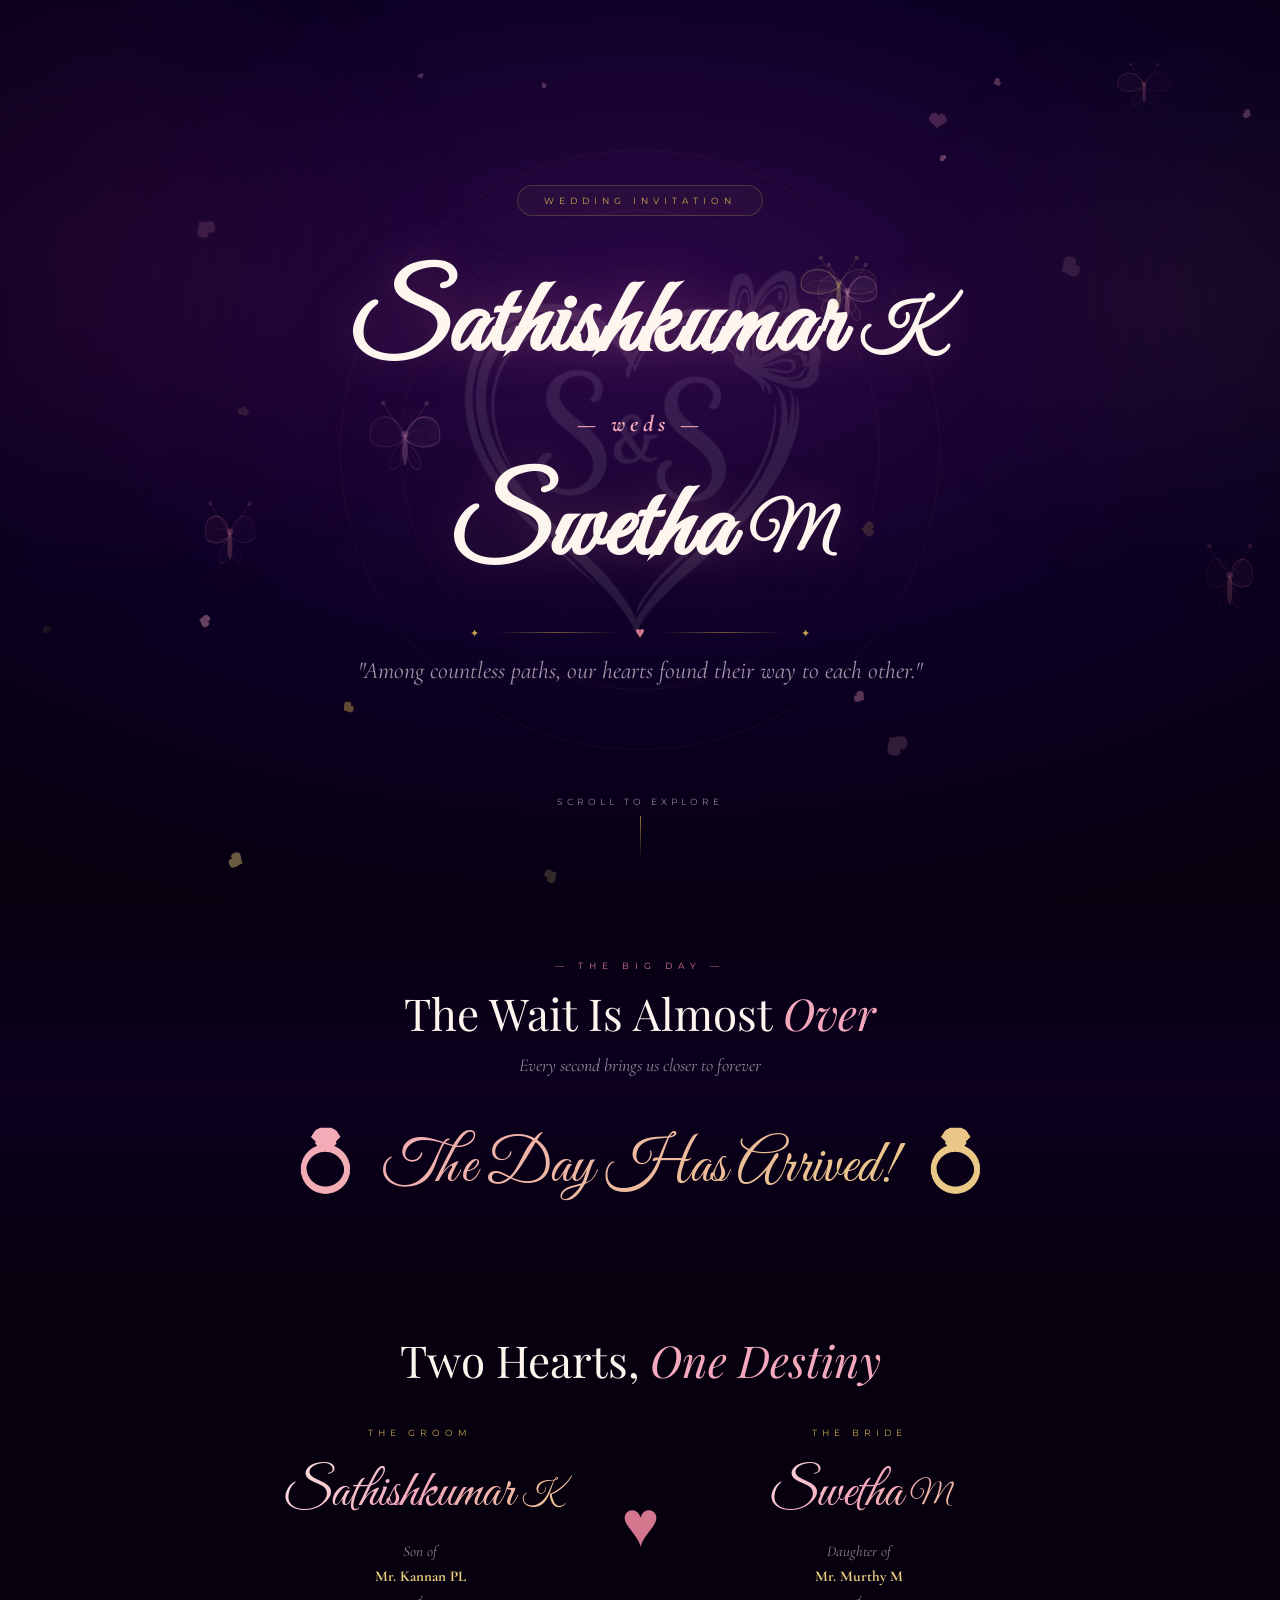
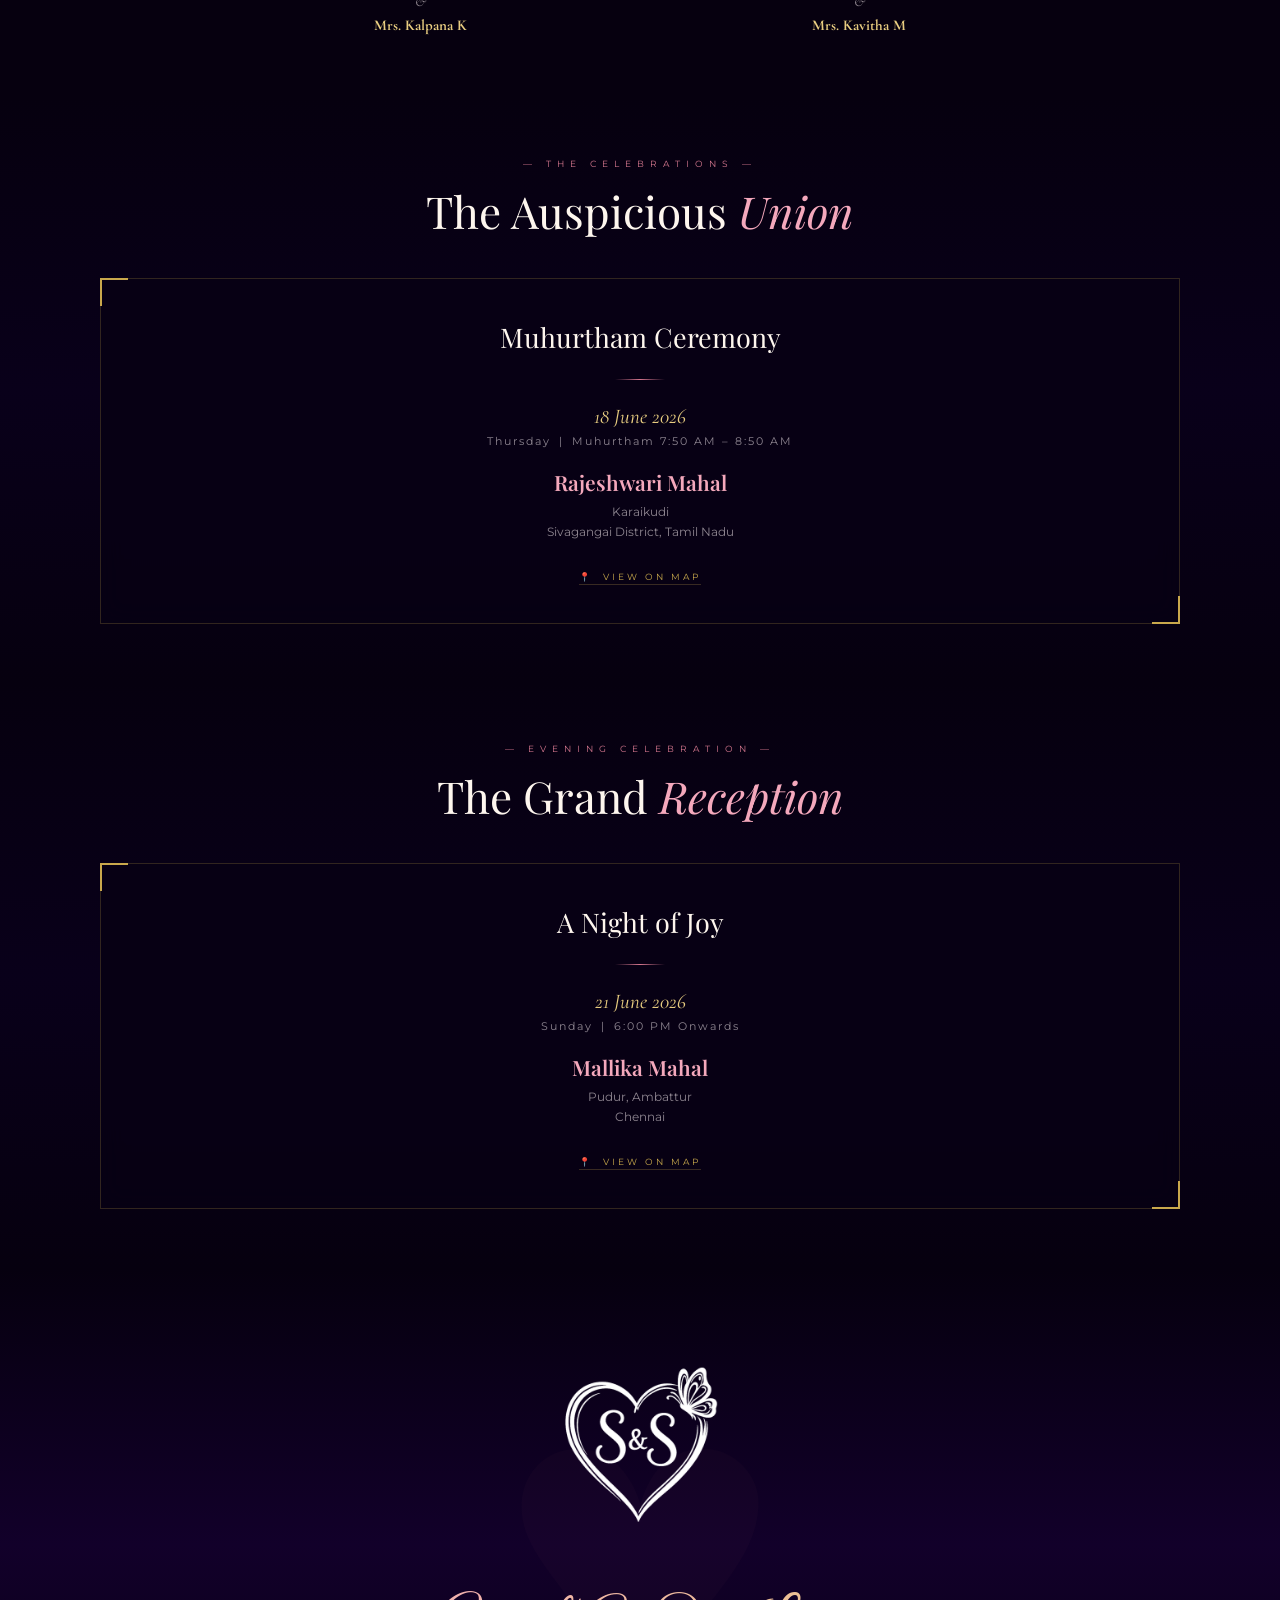
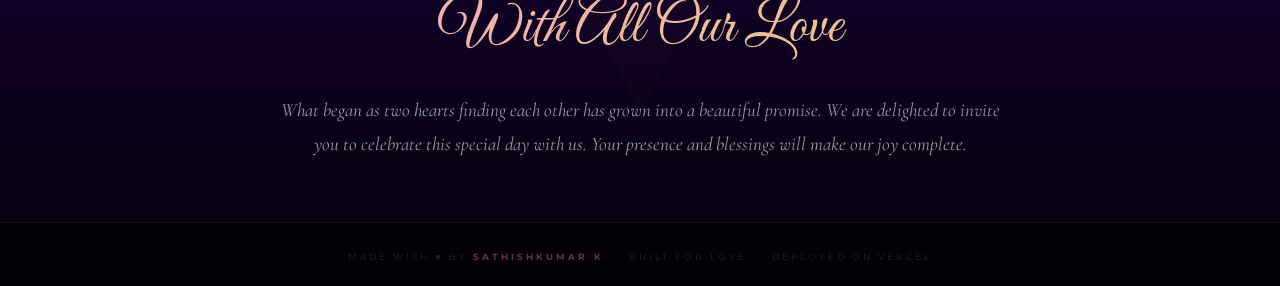
==== commit be1c233b: "version 6" ====
--- a/invitation.html
+++ b/invitation.html
@@ -311,7 +311,7 @@
       </div>
 
       <p class="hero-tagline">
-        "Two souls, one destiny — written in the stars, sealed with love."
+        "Among countless paths, our hearts found their way to each other."
       </p>
 
     </div>
@@ -422,12 +422,11 @@
 
       <div class="events-grid">
         <article class="event-card sa-flip">
-          <p class="event-label">Wedding Ceremony</p>
           <h3 class="event-title">Muhurtham Ceremony</h3>
           <div class="event-rule"></div>
 
           <p class="event-date">18 June 2026</p>
-          <p class="event-day">Thursday &nbsp;·&nbsp; Muhurtham 7:50 AM – 8:50 AM</p>
+          <p class="event-day">Thursday &thinsp;|&thinsp; Muhurtham 7:50 AM – 8:50 AM</p>
 
           <p class="event-venue">Rajeshwari Mahal</p>
           <p class="event-addr">
@@ -458,12 +457,11 @@
 
       <div class="events-grid">
         <article class="event-card sa-flip">
-          <p class="event-label">Reception Celebration</p>
           <h3 class="event-title">A Night of Joy</h3>
           <div class="event-rule"></div>
 
           <p class="event-date">21 June 2026</p>
-          <p class="event-day">Sunday &nbsp;·&nbsp; 6:00 PM Onwards</p>
+          <p class="event-day">Sunday &thinsp;|&thinsp; 6:00 PM Onwards</p>
 
           <p class="event-venue">Mallika Mahal</p>
           <p class="event-addr">
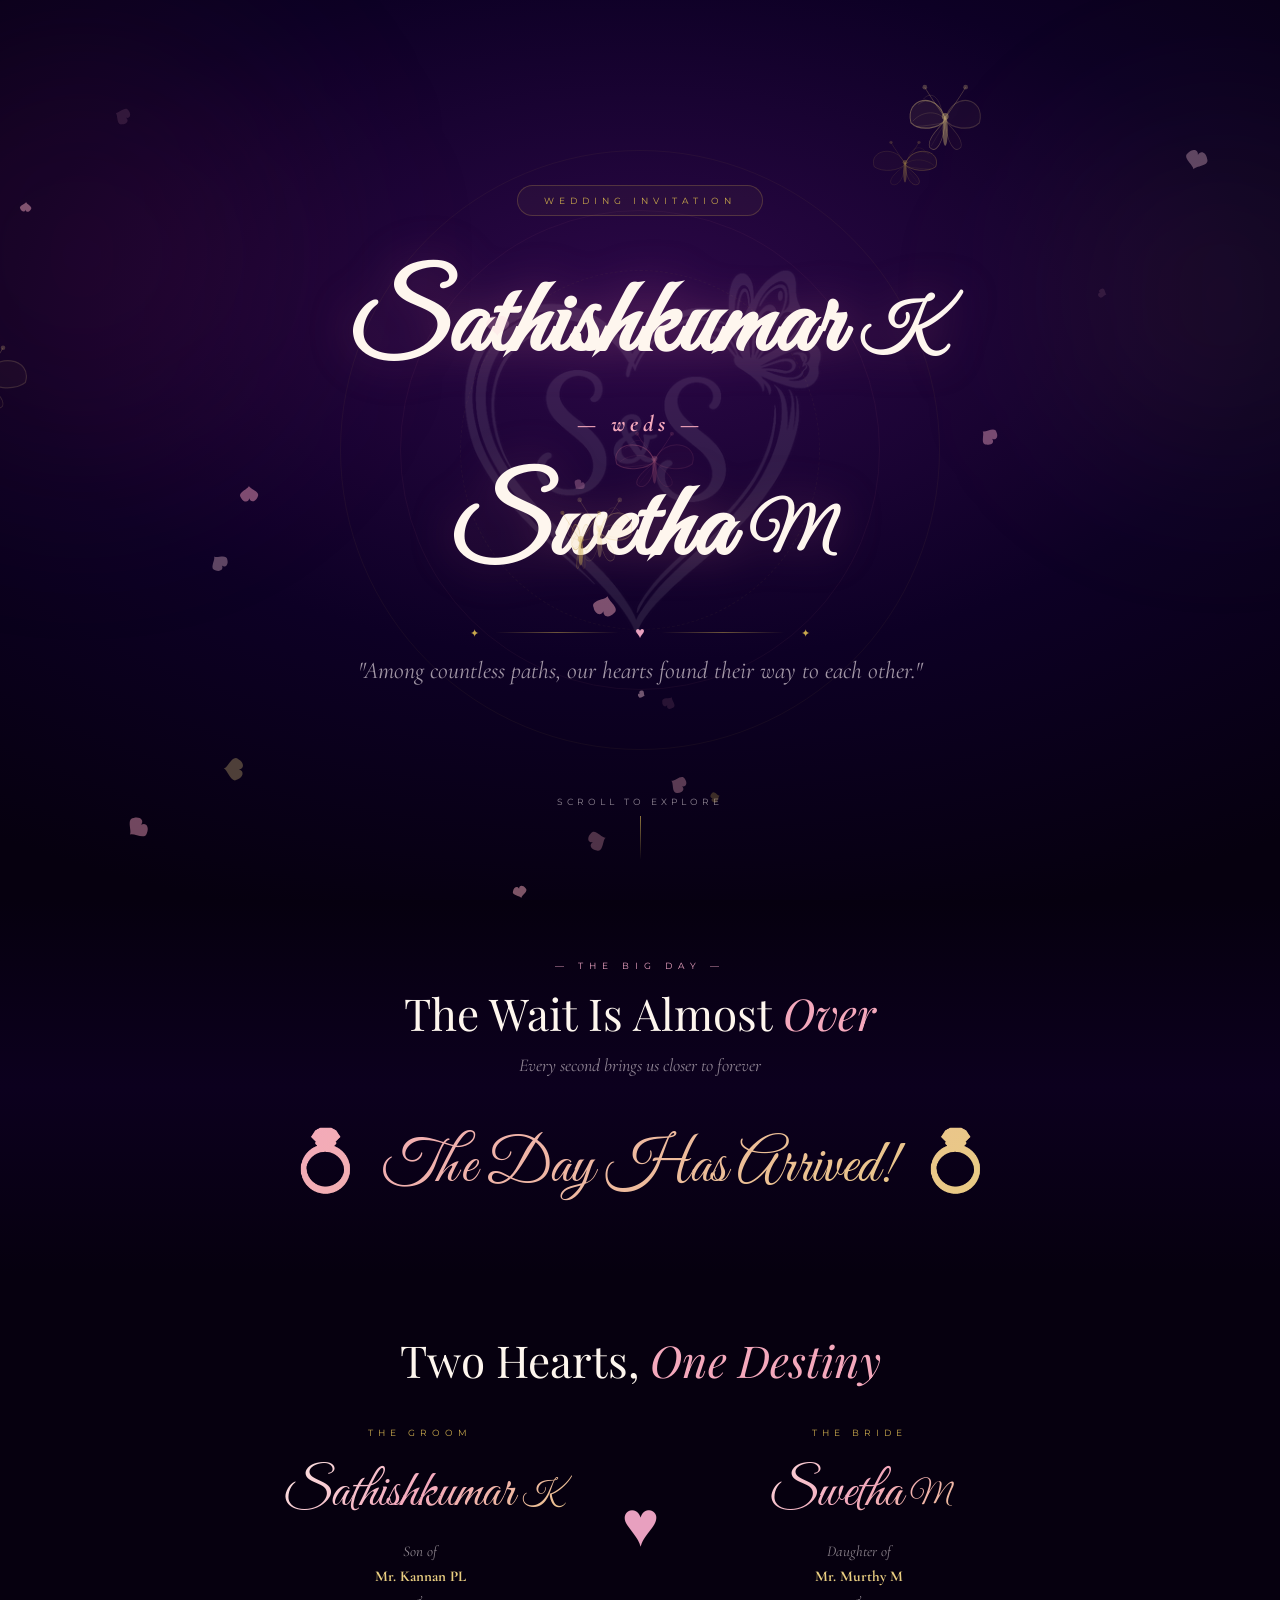
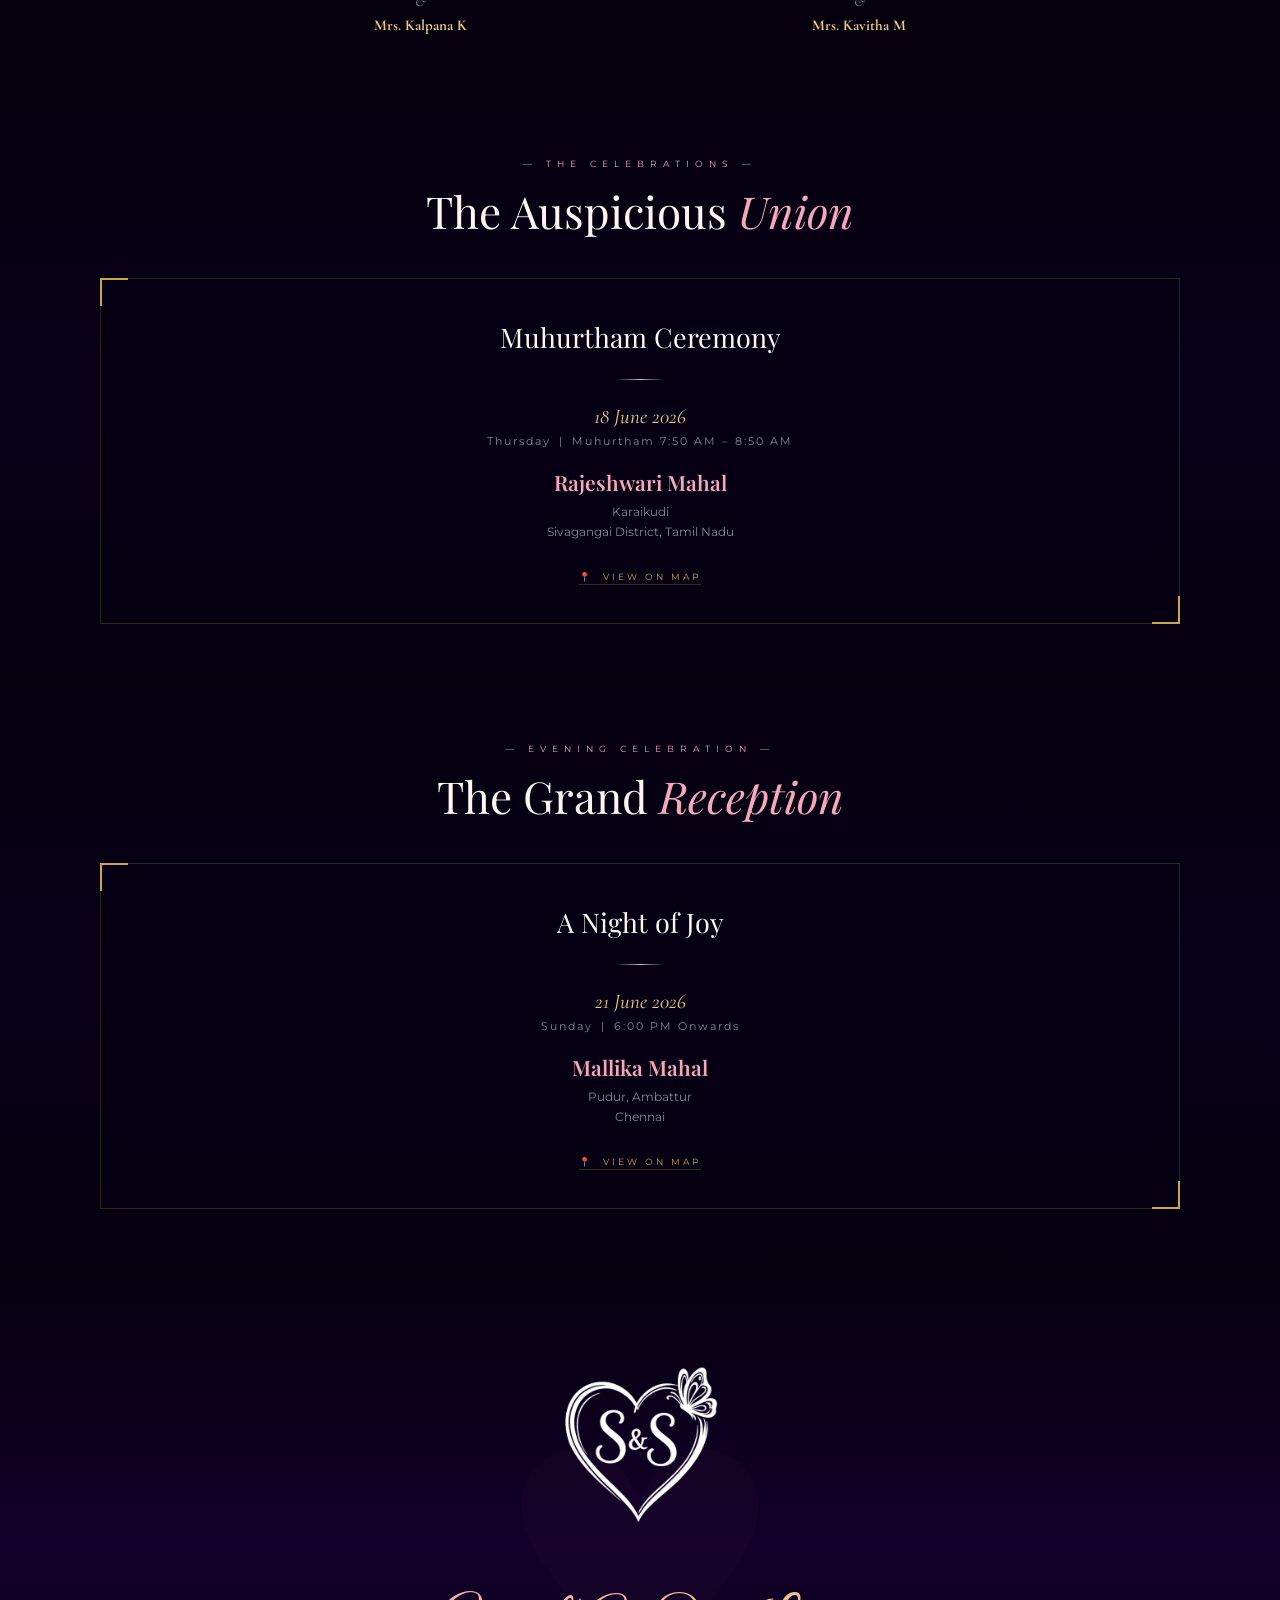
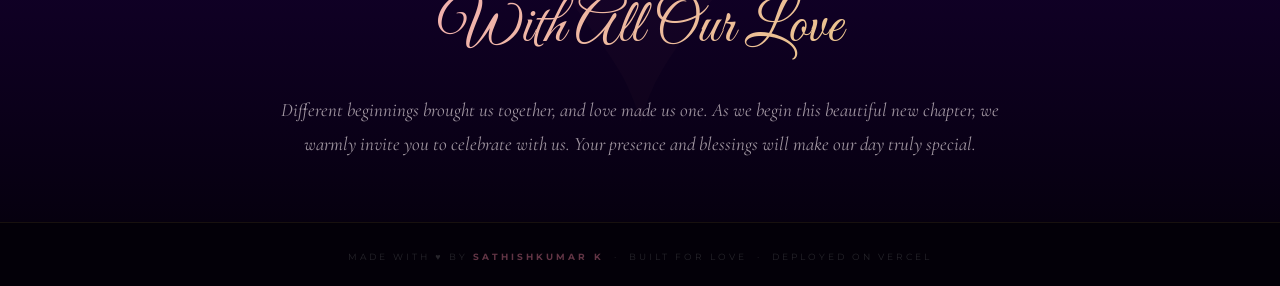
==== commit e7e6af24: "version 7" ====
--- a/invitation.html
+++ b/invitation.html
@@ -494,9 +494,9 @@
         <span class="message-heading sa-love" data-delay="0.22">With All Our Love</span>
 
         <p class="message-body sa-glide" data-delay="0.40">
-          What began as two hearts finding each other has grown into a beautiful promise.
-          We are delighted to invite you to celebrate this special day with us.
-          Your presence and blessings will make our joy complete.
+          Different beginnings brought us together, and love made us one.
+          As we begin this beautiful new chapter, we warmly invite you to celebrate with us.
+          Your presence and blessings will make our day truly special.
         </p>
 
 
--- a/styles.css
+++ b/styles.css
@@ -7,7 +7,7 @@
   --bg-deep:        #06000f;
   --bg-mid:         #0d0025;
   --bg-section:     #08001a;
-  --rose:           #d4768e;
+  --rose:           #e8a0bf;
   --rose-dark:      #9c2d52;
   --rose-light:     #f4a8bc;
   --rose-pale:      #ffdde8;
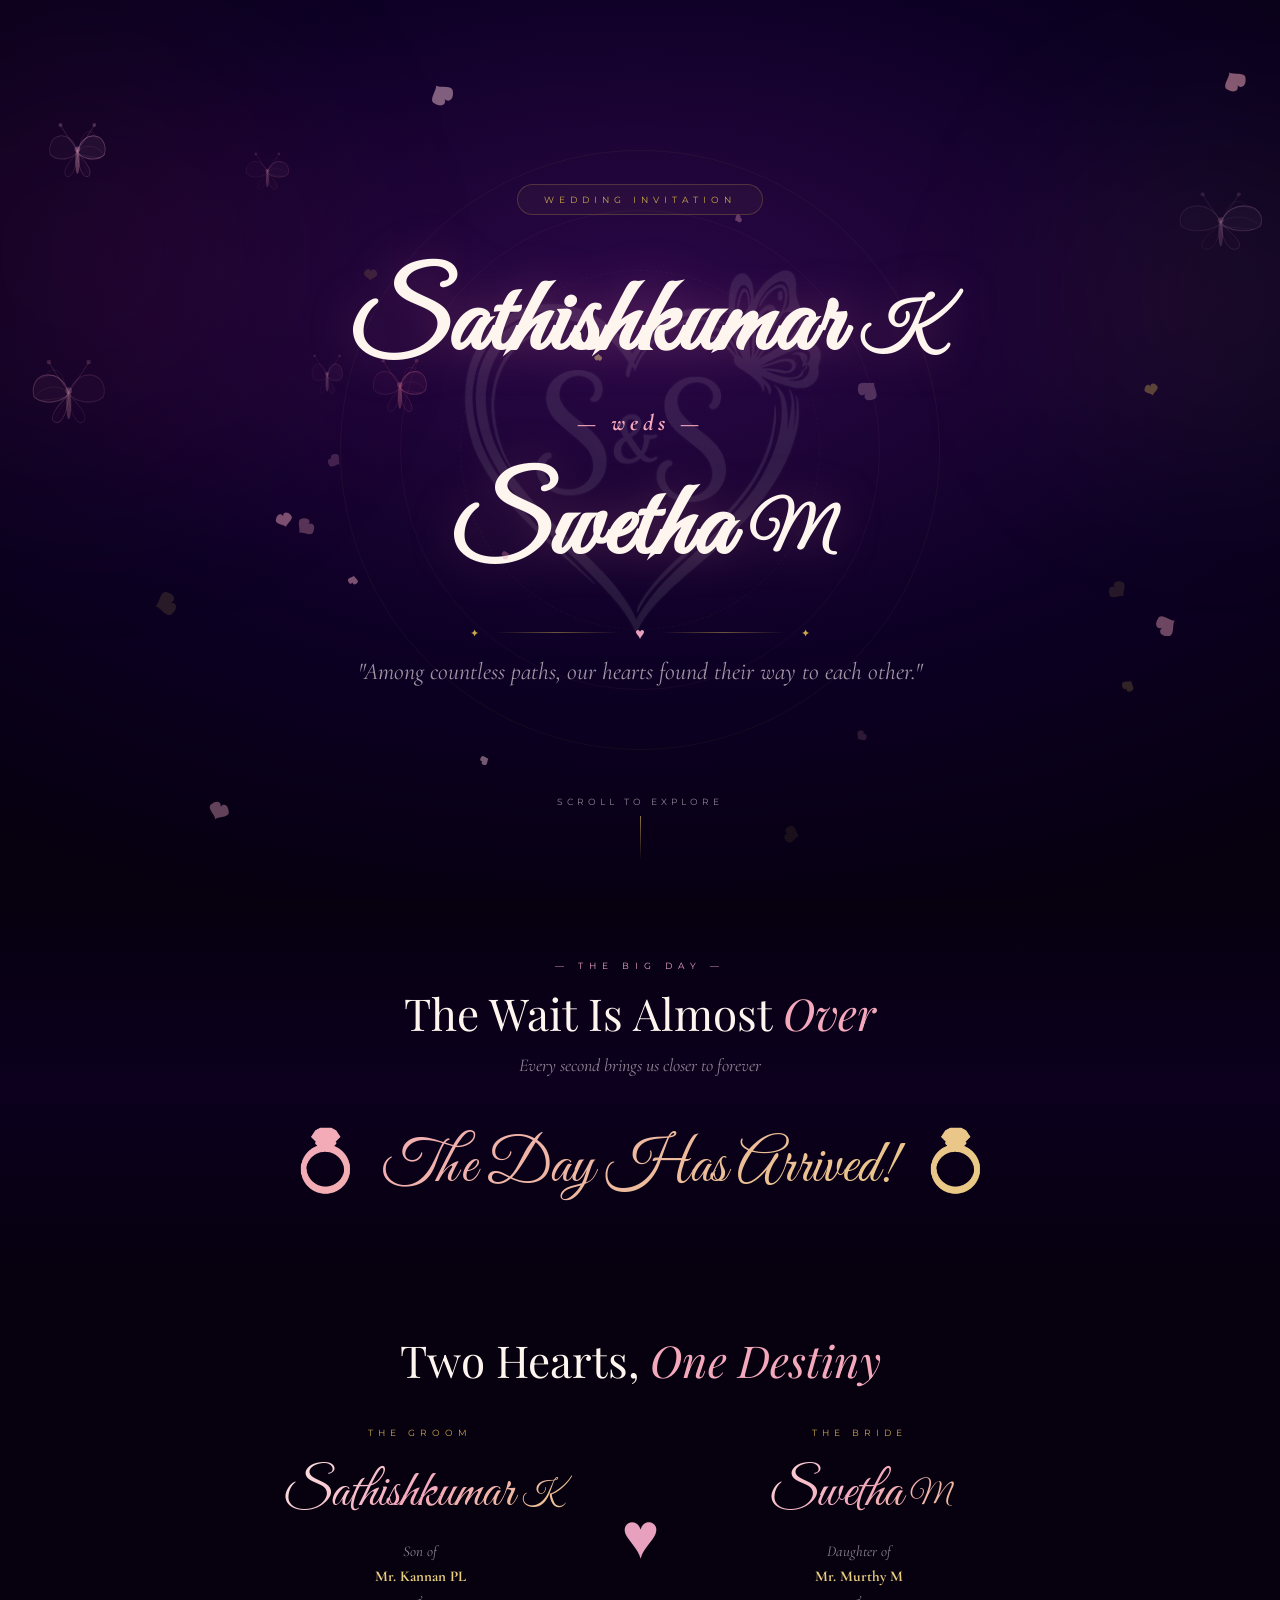
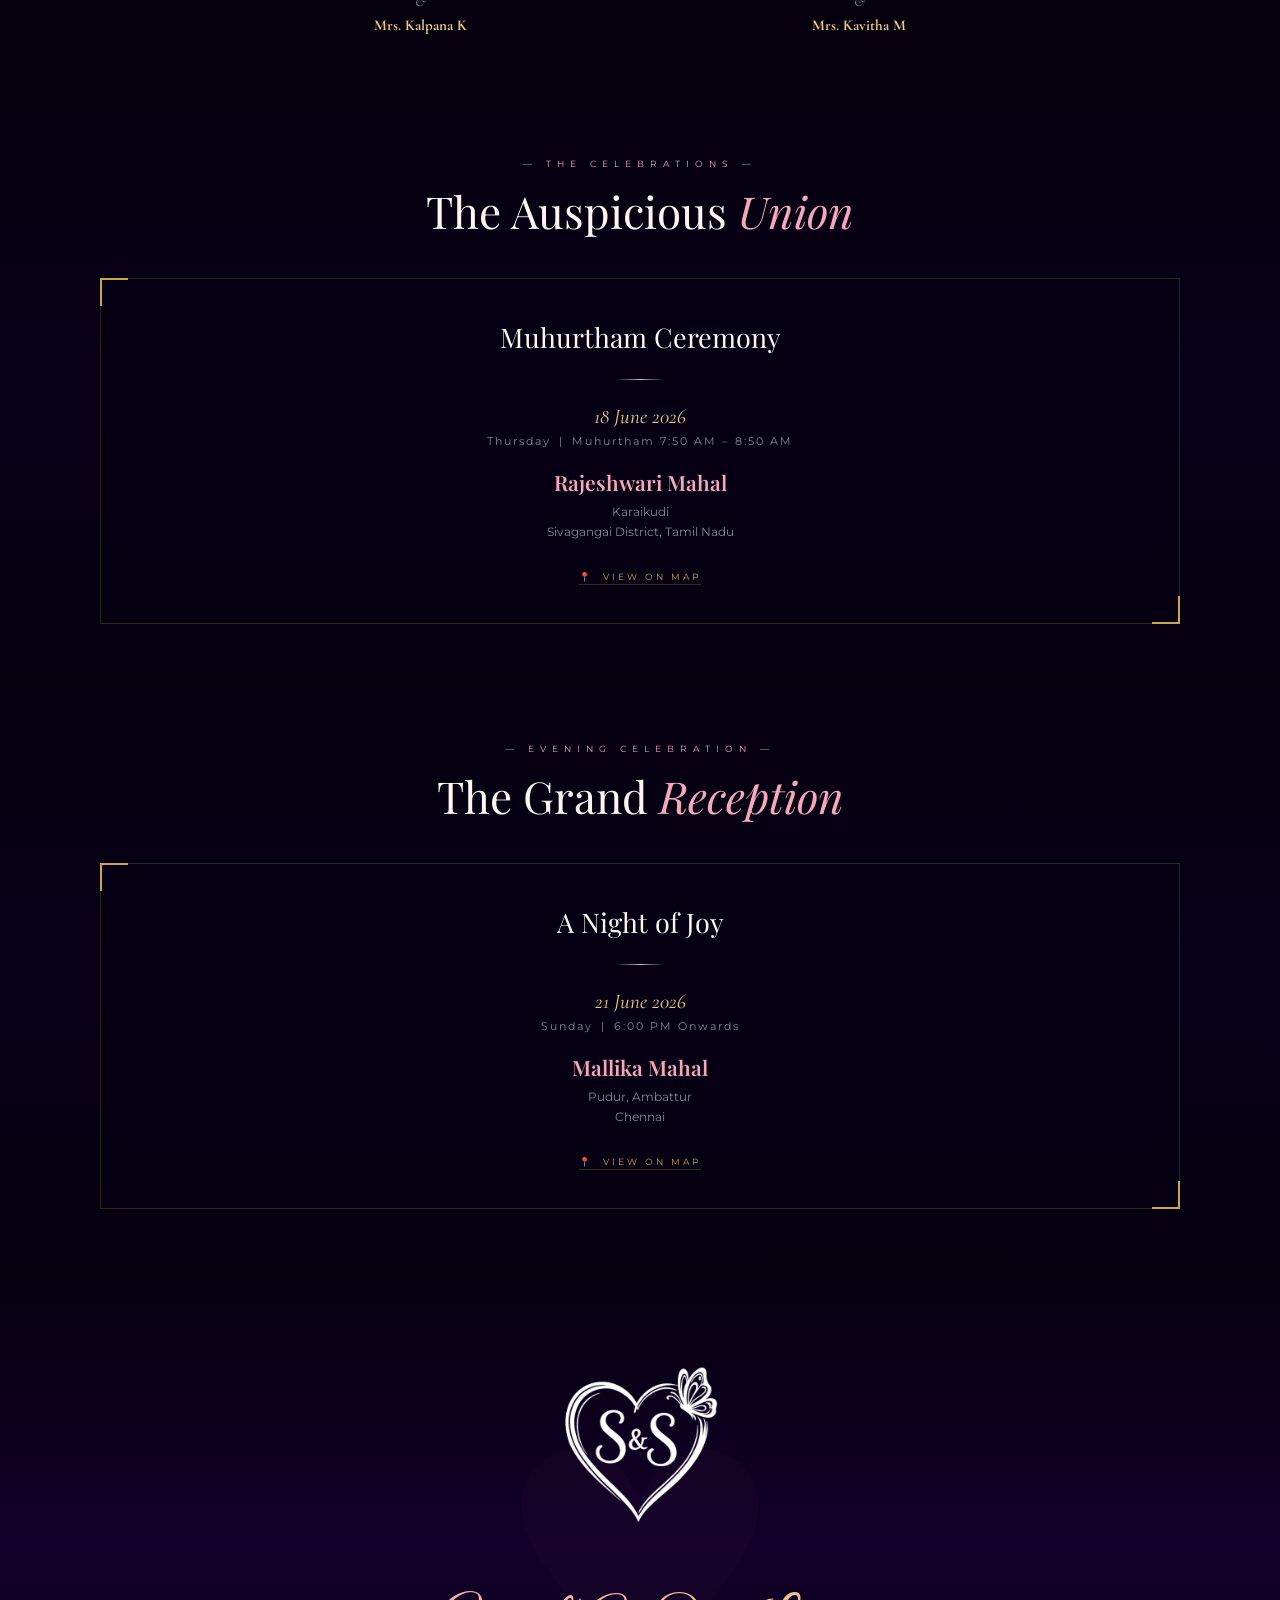
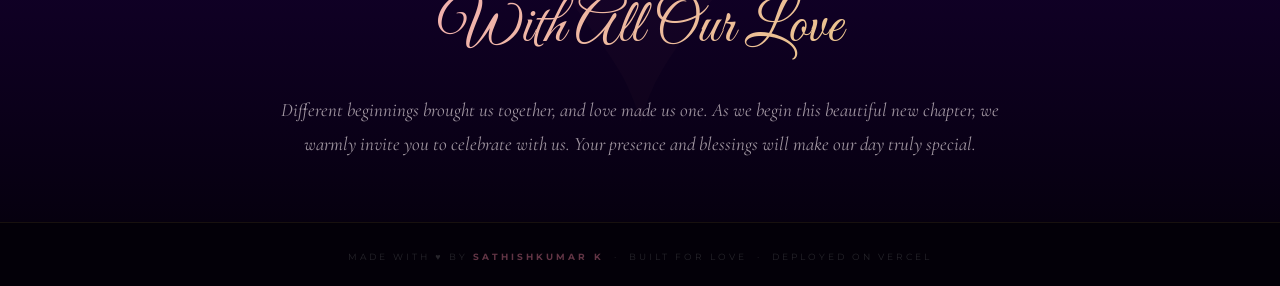
==== commit 65a0fe91: "heart clr changes" ====
--- a/invitation.html
+++ b/invitation.html
@@ -305,7 +305,7 @@
       <div class="ornate-rule hero-rule" aria-hidden="true">
         <span class="rule-diamond">✦</span>
         <span class="rule-line"></span>
-        <span class="rule-icon">♥</span>
+        <span class="rule-icon">♥&#xFE0E;</span>
         <span class="rule-line"></span>
         <span class="rule-diamond">✦</span>
       </div>
@@ -393,7 +393,7 @@
           </p>
         </div>
 
-        <span class="family-sep sa-bloom" data-delay="0.22" aria-hidden="true">♥</span>
+        <span class="family-sep sa-bloom" data-delay="0.22" aria-hidden="true">♥&#xFE0E;</span>
 
         <div class="family-card sa-right" data-delay="0.1">
           <p class="family-role">The Bride</p>
--- a/styles.css
+++ b/styles.css
@@ -110,6 +110,7 @@
   animation: pulseHeart 2s ease infinite;
   display: inline-block;
   flex-shrink: 0;
+  font-family: var(--font-display); /* prevent iOS emoji font override */
 }
 .ornate-rule .rule-diamond {
   font-size: 11px;
@@ -690,7 +691,7 @@
   line-height: 1.65;
 }
 .family-sep {
-  font-family: var(--font-script);
+  font-family: var(--font-display); /* prevent iOS emoji font override on ♥ */
   font-size: clamp(42px, 8vw, 64px);
   color: var(--rose);
   line-height: 1;
